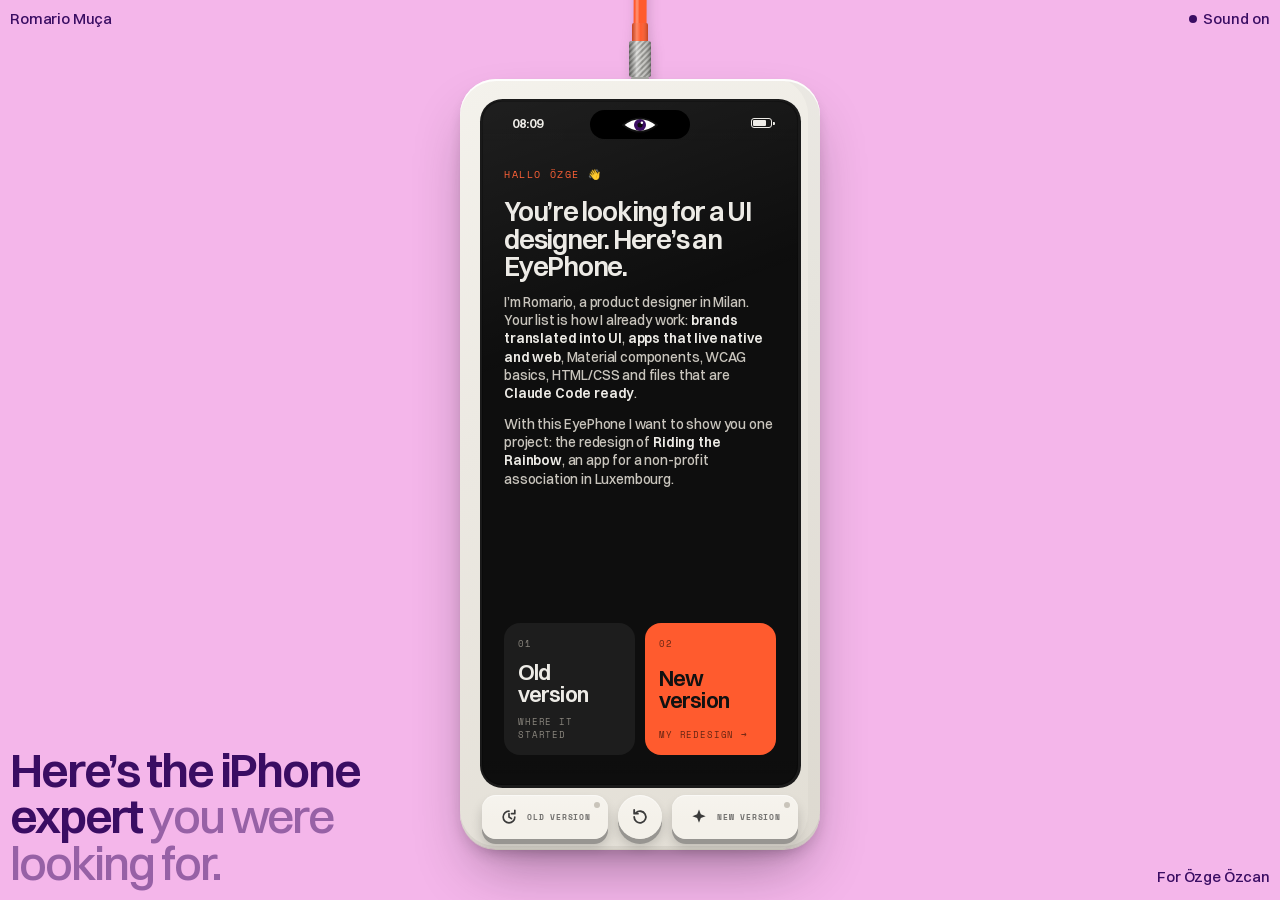
==== eyephone/index.html @ 3066d0b7 "Move EyePhone into its own folder Co-Authored-By: Claude Opus 5.5 <noreply@anthropic.com> Claude-Ses" ====
<!DOCTYPE html>
<html lang="en">
<head>
<meta charset="UTF-8">
<meta name="viewport" content="width=device-width, initial-scale=1">
<title>An iPhone for Özge — Romario Muça</title>
<meta name="theme-color" content="#F4B6EA">
<link rel="preconnect" href="https://fonts.googleapis.com">
<link rel="preconnect" href="https://fonts.gstatic.com" crossorigin>
<link href="https://fonts.googleapis.com/css2?family=Space+Mono:wght@400;700&display=swap" rel="stylesheet">
<style>
  @font-face{font-family:'Switzer';font-weight:400;font-display:swap;src:url('fonts/switzer-latin-400-normal.woff2') format('woff2')}
  @font-face{font-family:'Switzer';font-weight:500;font-display:swap;src:url('fonts/switzer-latin-500-normal.woff2') format('woff2')}
  @font-face{font-family:'Switzer';font-weight:600;font-display:swap;src:url('fonts/switzer-latin-600-normal.woff2') format('woff2')}
  :root{
    --bg:#F4B6EA;--fg:#3A0D63;--acc:#FF5B2E;
    --cream:#ECE9E2;--cream2:#E2DED5;--ink:#0E0E0E;--txt:#EDEBE6;--dim:#77736C;
    --font:'Switzer',"Helvetica Neue",Arial,sans-serif;--mono:'Space Mono',ui-monospace,Menlo,monospace;
  }
  *{box-sizing:border-box;margin:0;padding:0}
  html,body{height:100%;overflow:hidden}
  body{background:var(--bg);color:var(--fg);font-family:var(--font);font-weight:500;letter-spacing:-.01em;-webkit-font-smoothing:antialiased;transition:background .7s ease,color .7s ease}
  a{color:inherit;text-decoration:none}
  button{font:inherit;color:inherit;background:none;border:0;cursor:pointer;-webkit-tap-highlight-color:transparent}

  /* ── PAGE CORNERS ── */
  .corner{position:fixed;z-index:20;font-size:15px;line-height:1.2}
  .tl{top:10px;left:10px}
  .br{right:10px;bottom:14px}.tl .g{opacity:.55;display:block}
  .tr{top:10px;right:10px;display:flex;gap:18px;align-items:center}
  .tr a:hover,.snd:hover{opacity:.6}
  .snd{display:flex;align-items:center;gap:6px}
  .snd::before{content:"";width:8px;height:8px;border-radius:50%;background:currentColor}
  .snd[aria-pressed="false"]::before{background:transparent;box-shadow:inset 0 0 0 1.5px currentColor}

  /* ── INTRO: EYES ── */
  #face{position:fixed;inset:0;z-index:1;transition:opacity .6s ease,transform 1.1s cubic-bezier(.7,0,.2,1)}
  #face svg{width:100%;height:100%;display:block}
  .eye-white{fill:#fff}
  .lid{fill:none;stroke:var(--fg);stroke-width:6;stroke-linecap:round;stroke-linejoin:round;transition:stroke .7s}
  .iris{fill:var(--fg);transition:fill .7s}
  .blinker{transform-box:fill-box;transform-origin:center;animation:blink 5.5s infinite}
  @keyframes blink{0%,46%,50%,100%{transform:scaleY(1)}48%{transform:scaleY(.06)}}
  #band{fill:none;stroke:var(--fg);stroke-width:16;stroke-linecap:round;opacity:.92;transition:stroke .7s}
  .intro-copy{position:fixed;left:10px;right:10px;bottom:14px;z-index:5;display:flex;justify-content:space-between;align-items:flex-end;gap:20px;transition:opacity .4s ease .35s,transform .6s ease .35s}
  body.in .intro-copy{opacity:1}
  #enter,.help{display:none!important}
  .intro-copy h1{font-weight:600;font-size:clamp(28px,3.7vw,62px);line-height:.98;letter-spacing:-.045em;max-width:13ch}
  .intro-copy h1 .soft{opacity:.5;font-weight:500}
  .cta,.toeyes{white-space:nowrap;font-size:17px;line-height:1;height:48px;min-width:230px;display:inline-flex;align-items:center;justify-content:center;gap:10px;border:1.5px solid currentColor;padding:0 22px;border-radius:99px;transition:background .25s,color .25s}
  .cta:hover{background:var(--fg);color:var(--bg)}

  /* ── DEVICE ── */
  #dev{position:fixed;left:0;top:0;width:360px;height:770px;z-index:10;transform-origin:center;transition:transform 1.15s cubic-bezier(.7,0,.2,1);user-select:none;-webkit-user-select:none}
  body:not(.in) #dev{cursor:pointer}
  .shell{position:absolute;inset:0;border-radius:36px;background:linear-gradient(155deg,#F4F2EC 0%,var(--cream) 40%,var(--cream2) 100%);
    box-shadow:inset 0 2px 0 rgba(255,255,255,.9),inset 0 -3px 0 rgba(0,0,0,.06),inset -14px 0 0 -2px rgba(0,0,0,.025),0 1px 0 #cfcac0,0 30px 60px -18px rgba(40,20,40,.45),0 8px 18px -6px rgba(40,20,40,.25)}
  .rail{position:absolute;right:-2px;top:130px;bottom:60px;width:12px;border-radius:0 8px 8px 0;background:linear-gradient(90deg,#b9b9b6,#ececea 35%,#c9c9c6 60%,#a8a8a4);box-shadow:inset 0 0 0 1px rgba(0,0,0,.08)}
  .screw{position:absolute;right:1px;width:8px;height:8px;border-radius:50%;background:radial-gradient(circle at 35% 35%,#f5f5f3,#9d9d99);box-shadow:inset 0 0 0 1px rgba(0,0,0,.18)}
  .lbl{position:absolute;font-family:var(--mono);font-size:8.5px;letter-spacing:.14em;color:#8C877E;text-transform:uppercase;white-space:nowrap}
  .jack{position:absolute;width:14px;height:14px;border-radius:50%;background:radial-gradient(circle,#111 45%,#555 60%,#c9c5bc 70%);top:22px}

  .hang{position:absolute;left:0;top:-1952px;width:360px;height:2000px;z-index:-1;pointer-events:none;overflow:visible;filter:drop-shadow(2px 6px 6px rgba(40,20,40,.18))}
  .iword{white-space:nowrap;cursor:default}
  .ich{position:relative;display:inline-block}
  .ich .il{display:inline-block;transition:opacity .2s,transform .3s}
  .ich svg{position:absolute;left:50%;top:56%;pointer-events:none;width:.74em;height:.5em;transform:translate(-50%,-50%) scale(.2);opacity:0;transition:opacity .2s,transform .35s cubic-bezier(.3,1.6,.5,1);overflow:visible}
  .iword:hover .il,.iword.on .il{opacity:0;transform:scaleY(.2)}
  .iword:hover .ich svg,.iword.on .ich svg{opacity:1;transform:translate(-50%,-50%) scale(1)}
  .ich svg .lidi{fill:#fff;stroke:currentColor;stroke-width:9;stroke-linejoin:round}
  .ich svg .iri{fill:currentColor}
  /* sound switch */
  .sw{position:absolute;left:30px;top:44px;width:40px;height:18px;border-radius:9px;background:#D6D1C7;box-shadow:inset 0 1px 2px rgba(0,0,0,.18);cursor:pointer}
  .sw i{position:absolute;top:2px;left:2px;width:20px;height:14px;border-radius:7px;background:linear-gradient(#fff,#e7e3da);box-shadow:0 1px 2px rgba(0,0,0,.25);transition:left .18s cubic-bezier(.5,1.6,.5,1)}
  .sw.on i{left:18px}
  .sw b{position:absolute;right:-12px;top:5px;width:6px;height:6px;border-radius:50%;background:#bbb;transition:background .2s,box-shadow .2s}
  .sw.on b{background:var(--acc);box-shadow:0 0 6px var(--acc)}

  /* theme dial */
  .dial{position:absolute;right:-26px;top:26px;width:62px;height:62px;border-radius:50%;cursor:pointer;
    background:repeating-conic-gradient(#d9d9d6 0 4deg,#a9a9a5 4deg 8deg);box-shadow:0 4px 10px rgba(0,0,0,.25),inset 0 0 0 1px rgba(0,0,0,.12);transition:transform .45s cubic-bezier(.3,1.5,.5,1)}
  .dial::after{content:"";position:absolute;inset:9px;border-radius:50%;background:radial-gradient(circle at 35% 30%,#fafaf8,#cfcfcb 70%,#b7b7b3);box-shadow:inset 0 0 0 1px rgba(0,0,0,.08)}
  .dial i{position:absolute;left:50%;top:13px;width:3px;height:12px;margin-left:-1.5px;border-radius:2px;background:#555;z-index:2}
  .led{position:absolute;right:46px;top:52px;width:7px;height:7px;border-radius:50%;background:var(--acc);box-shadow:0 0 8px var(--acc);transition:background .4s,box-shadow .4s}

  /* screen */
  .bezel{position:absolute;left:16px;right:16px;top:60px;height:696px;border-radius:24px;background:#151515;box-shadow:inset 0 2px 3px rgba(0,0,0,.6),0 1px 0 rgba(255,255,255,.8)}
  .scr{position:absolute;left:22px;right:22px;top:22px;height:684px;border-radius:15px;background:var(--ink);color:var(--txt);overflow:hidden}
  .scr::after{content:"";position:absolute;inset:0;border-radius:15px;pointer-events:none;z-index:6;background:linear-gradient(160deg,rgba(255,255,255,.07),rgba(255,255,255,0) 35%);box-shadow:inset 0 0 0 1px rgba(255,255,255,.04)}
  .status{position:absolute;top:0;left:0;right:0;height:24px;display:flex;align-items:center;justify-content:space-between;padding:0 12px;font-family:var(--mono);font-size:9.5px;letter-spacing:.1em;color:#9A968E;z-index:4;background:linear-gradient(var(--ink) 70%,rgba(14,14,14,0))}
  .status .acc{color:var(--acc)}
  .status.sb{height:40px;padding:4px 26px 0 30px;font-family:Poppins,var(--font);font-size:13px;font-weight:600;letter-spacing:0;color:var(--txt)}
  .bat{width:21px;height:10px;border-radius:3px;border:1.3px solid currentColor;padding:1px;display:inline-block;position:relative}
  .bat i{display:block;width:75%;height:100%;background:currentColor;border-radius:1px}
  .bat::after{content:'';position:absolute;right:-3.5px;top:2.5px;width:1.5px;height:3.5px;background:currentColor;border-radius:0 1px 1px 0}
  #view{position:absolute;inset:40px 0 0 0;overflow:hidden}
  .scroll{position:absolute;inset:0;overflow-y:auto;scrollbar-width:none;scroll-behavior:smooth;padding-bottom:26px}
  .scroll::-webkit-scrollbar{display:none}
  .hintbar{position:absolute;left:0;right:0;bottom:0;height:24px;display:flex;justify-content:space-between;align-items:center;padding:0 12px;font-family:var(--mono);font-size:9px;letter-spacing:.1em;color:#6E6A63;background:linear-gradient(rgba(14,14,14,0),var(--ink) 55%);z-index:4;pointer-events:none}
  .toast{position:absolute;left:50%;top:50%;transform:translate(-50%,-50%) scale(.9);z-index:7;background:var(--acc);color:#111;font-family:var(--mono);font-size:12px;font-weight:700;letter-spacing:.12em;padding:10px 14px;border-radius:10px;opacity:0;transition:opacity .2s,transform .25s cubic-bezier(.3,1.6,.5,1);pointer-events:none;white-space:nowrap}
  .toast.on{opacity:1;transform:translate(-50%,-50%) scale(1)}

  /* screen content */
  .vt{padding:8px 14px 8px;font-family:var(--mono);font-size:10px;letter-spacing:.14em;color:var(--acc)}
  .list{list-style:none;padding:0 6px}
  .list li{display:flex;align-items:center;gap:10px;padding:0 8px;height:40px;font-size:16px;letter-spacing:-.02em;cursor:pointer;border-radius:9px}
  .list li .n{font-family:var(--mono);font-size:10px;color:#6E6A63;width:16px}
  .list li .sw2{width:22px;height:22px;border-radius:6px;flex:none;display:flex;align-items:center;justify-content:center;overflow:hidden}
  .list li small{margin-left:auto;font-family:var(--mono);font-size:9px;color:#6E6A63;letter-spacing:.1em}
  .list li.sel{background:var(--acc);color:#111}
  .list li.sel .n,.list li.sel small{color:rgba(0,0,0,.55)}

  .lock{height:100%;display:flex;flex-direction:column;justify-content:center;padding:0 18px 18px}
  .lock .time{font-family:var(--mono);font-size:64px;font-weight:700;letter-spacing:-.04em;line-height:1;color:var(--txt)}
  .lock .date{font-family:var(--mono);font-size:10px;letter-spacing:.12em;color:#7D7970;margin-top:6px;text-transform:uppercase}
  .lock .hi{margin-top:30px;font-size:24px;font-weight:600;letter-spacing:-.035em}
  .notif{margin-top:12px;display:inline-flex;align-items:center;gap:8px;align-self:flex-start;background:#1D1D1D;border-radius:10px;padding:8px 11px;font-size:13px;animation:pop 1.8s ease-in-out infinite}
  .notif i{width:7px;height:7px;border-radius:50%;background:var(--acc)}
  @keyframes pop{0%,100%{transform:translateY(0)}50%{transform:translateY(-3px)}}

  .msg{padding:8px 14px 20px}
  .from{font-family:var(--mono);font-size:9.5px;letter-spacing:.12em;color:#7D7970;margin-bottom:8px}
  .bubble{background:#1D1D1D;border-radius:14px 14px 14px 4px;padding:11px 13px;font-size:14.5px;line-height:1.3;margin-bottom:7px}
  .bubble.p{background:var(--acc);color:#111}
  .hint{font-family:var(--mono);font-size:9.5px;letter-spacing:.08em;color:#7D7970;margin-top:10px;line-height:1.5}

  .proj{padding:4px 10px 0;position:relative}
  .proj img.hero{width:100%;aspect-ratio:3/4;object-fit:cover;display:block;background:#222;border-radius:10px}
  .dots{position:absolute;top:12px;left:0;right:0;display:flex;justify-content:center;gap:4px;z-index:2}
  .dots i{width:14px;height:2px;border-radius:2px;background:rgba(255,255,255,.45)}
  .dots i.on{background:#fff}
  .tilehero{border-radius:10px;aspect-ratio:3/4;display:flex;flex-direction:column;justify-content:flex-end;padding:14px}
  .tilehero b{font-size:32px;font-weight:600;letter-spacing:-.045em;line-height:.95}
  .tilehero span{font-family:var(--mono);font-size:9.5px;letter-spacing:.06em;opacity:.75;margin-top:8px;line-height:1.4}
  .ptxt{padding:14px 14px 14px}
  .pn{font-family:var(--mono);font-size:9.5px;letter-spacing:.14em;color:var(--acc)}
  .ptxt h3{font-weight:600;font-size:24px;letter-spacing:-.04em;line-height:1}
  .ptxt .tag{font-size:14.5px;margin-top:4px;line-height:1.2;color:#CFCBC3}
  .ptxt .meta{font-family:var(--mono);font-size:9.5px;letter-spacing:.08em;color:var(--acc);margin-top:8px;text-transform:uppercase}
  .ptx{font-size:13.5px;line-height:1.32;margin-top:10px;color:#BDB9B1}
  .gal{display:flex;flex-direction:column;gap:8px;padding:4px 10px 6px}
  .gimg.app{border-radius:16px;box-shadow:0 0 0 1px #2a2a2a;cursor:default}
  .chap{padding:20px 4px 4px;border-top:1px solid #262626;margin-top:8px}
  .chap span{font-family:var(--mono);font-size:9px;letter-spacing:.14em;color:var(--acc)}
  .chap h4{font-size:22px;font-weight:600;letter-spacing:-.045em;line-height:1;margin-top:6px}
  .chap small{display:block;font-family:var(--mono);font-size:9.5px;letter-spacing:.06em;color:#8A867E;margin-top:5px;text-transform:uppercase;line-height:1.4}
  .chap p{font-size:13.5px;line-height:1.32;color:#BDB9B1;margin-top:8px}
  .gimg{width:100%;height:auto;display:block;background:#222;cursor:zoom-in;border-radius:10px}
  video.gimg{cursor:default}
  .pend{padding:8px 14px 18px;display:flex;flex-direction:column;align-items:flex-start;gap:8px}
  .pend .g{font-family:var(--mono);font-size:9px;letter-spacing:.1em;color:#6E6A63}
  .open{display:inline-block;font-family:var(--mono);font-size:10px;font-weight:700;letter-spacing:.1em;background:var(--txt);color:#111;padding:8px 12px;border-radius:99px;text-transform:uppercase}
  .open.acc{background:var(--acc)}

  .home{height:100%;display:flex;flex-direction:column;justify-content:space-between;padding:10px 0 30px}
  .hi{padding:8px 14px 0;display:flex;flex-direction:column;gap:4px}
  .hi span{font-family:var(--mono);font-size:10px;letter-spacing:.14em;color:var(--acc)}
  .hi b{font-size:30px;font-weight:600;letter-spacing:-.045em;line-height:1;margin-top:6px}
  .hi em{font-style:normal;font-family:var(--mono);font-size:9.5px;letter-spacing:.1em;color:#7D7970;text-transform:uppercase}
  .list.big li{height:52px;font-size:22px;font-weight:600;letter-spacing:-.04em}
  .wcards{display:flex;flex-direction:column;gap:14px;padding:0 10px 10px}
  .wc{cursor:pointer;border-radius:12px;padding:6px;transition:background .15s}
  .wc.sel{background:#1D1D1D;box-shadow:inset 0 0 0 1.5px var(--acc)}
  .wimg{position:relative;aspect-ratio:16/10;border-radius:8px;overflow:hidden;display:flex;align-items:center;justify-content:center}
  .wimg img{position:absolute;inset:0;width:100%;height:100%;object-fit:cover}
  .wimg i{position:absolute;top:8px;left:8px;font-style:normal;font-family:var(--mono);font-size:9px;font-weight:700;letter-spacing:.1em;background:rgba(14,14,14,.75);color:#fff;padding:3px 6px;border-radius:5px}
  .wtx{padding:9px 4px 2px;display:flex;flex-direction:column;gap:2px}
  .wtx b{font-size:20px;font-weight:600;letter-spacing:-.04em;line-height:1.05}
  .wtx span{font-size:13px;color:#BDB9B1}
  .wtx small{font-family:var(--mono);font-size:8.5px;letter-spacing:.1em;color:var(--acc);text-transform:uppercase;margin-top:3px}
  .calling{display:flex;flex-direction:column;align-items:center;text-align:center;padding:30px 14px 18px}
  .calling .ring{width:86px;height:86px;border-radius:50%;background:var(--acc);position:relative;padding:4px}
  .calling .ring img{width:100%;height:100%;border-radius:50%;object-fit:cover;object-position:62% 40%;display:block;position:relative;z-index:1}
  .calling h3{margin-top:22px;font-size:22px;font-weight:600;letter-spacing:-.035em}
  .calling .sub{font-family:var(--mono);font-size:9.5px;letter-spacing:.1em;color:#7D7970;margin-top:5px}
  .contact{padding:0 14px 20px;display:flex;flex-direction:column}
  .contact img{width:64px;height:64px;border-radius:50%;object-fit:cover;object-position:62% 40%;background:#222}
  .contact>b{font-size:24px;font-weight:600;letter-spacing:-.04em;margin-top:12px}
  .contact>em{font-style:normal;font-family:var(--mono);font-size:9.5px;letter-spacing:.1em;color:#7D7970;text-transform:uppercase;margin:2px 0 14px}
  .contact a{display:grid;grid-template-columns:1fr auto;gap:2px 10px;padding:11px 0;border-top:1px solid #262626;font-size:15px;letter-spacing:-.02em}
  .contact a small{grid-column:1/-1;font-family:var(--mono);font-size:8.5px;letter-spacing:.14em;color:var(--acc)}
  .contact a i{font-style:normal;color:#7D7970;grid-row:2;grid-column:2}
  .contact a:hover i{color:var(--acc)}
  .cs{padding:16px 14px 6px;border-top:1px solid #262626}
  .lb{display:block;font-family:var(--mono);font-size:9px;letter-spacing:.16em;color:var(--acc);margin-bottom:8px}
  .cs p.big{font-size:17px;line-height:1.25;letter-spacing:-.02em}
  .dec{margin:4px 0 16px}
  .dh{display:flex;align-items:baseline;gap:8px}
  .dh i{font-style:normal;font-family:var(--mono);font-size:10px;color:#6E6A63}
  .dh b{font-size:17px;font-weight:600;letter-spacing:-.03em}
  .dec p{font-size:13px;line-height:1.3;color:#BDB9B1;margin:3px 0 8px 22px}
  .slot{aspect-ratio:4/3;border:1.5px dashed #3A3A3A;border-radius:10px;display:flex;flex-direction:column;align-items:center;justify-content:center;gap:3px;font-size:12px;color:#8A867E}
  .slot span{font-family:var(--mono);font-size:8.5px;letter-spacing:.16em;color:#5A5650}
  .slot.tall,.gimg.tall{aspect-ratio:9/16;object-fit:cover}
  .ba{display:grid;grid-template-columns:1fr 1fr;gap:8px}
  .ba small,.also small{display:block;font-family:var(--mono);font-size:8.5px;letter-spacing:.14em;color:#8A867E;margin-bottom:5px}
  .also{display:grid;grid-template-columns:1fr 1fr;gap:8px}
  .also img{width:100%;aspect-ratio:3/4;object-fit:cover;border-radius:8px;display:block;margin-bottom:5px}
  .pin{height:100%;display:flex;flex-direction:column;justify-content:space-between;padding:14px 22px 26px}
  .ptop{text-align:center}
  .ptime{font-family:var(--mono);font-size:44px;font-weight:700;letter-spacing:-.04em;line-height:1}
  .pmsg{font-family:var(--mono);font-size:11px;letter-spacing:.2em;color:#BDB9B1;margin-top:26px}
  .pdots{display:flex;justify-content:center;gap:14px;margin-top:18px}
  .pdots i{width:11px;height:11px;border-radius:50%;box-shadow:inset 0 0 0 1.5px #BDB9B1;transition:background .12s}
  .pdots i.on{background:var(--txt);box-shadow:none}
  .pdots.err{animation:shake .38s}
  .pdots.ok i{background:#2FB86B;box-shadow:none}
  @keyframes shake{20%,60%{transform:translateX(-8px)}40%,80%{transform:translateX(8px)}}
  .pgrid{display:grid;grid-template-columns:repeat(3,1fr);gap:10px 18px;justify-items:center}
  .pk{width:58px;height:58px;border-radius:50%;background:#232323;font-size:22px;font-weight:500;color:var(--txt);transition:background .1s,transform .08s}
  .pk:active{background:#3a3a3a;transform:scale(.95)}
  .pk.pkc{background:none;font-family:var(--mono);font-size:8.5px;letter-spacing:.08em;line-height:1.3;color:#2FB86B}
  .pk.pkt{background:none;font-size:20px;color:#8A867E}
  .phint{font-family:var(--mono);font-size:8.5px;letter-spacing:.06em;color:#6E6A63;text-align:center}
  .intro{padding:26px 22px 30px!important;display:flex;flex-direction:column;gap:12px}
  .ihi{font-family:var(--mono);font-size:10px;letter-spacing:.16em;color:var(--acc)}
  .intro h2{font-size:27px;font-weight:600;letter-spacing:-.045em;line-height:1.02;margin-top:4px}
  .intro p{font-size:13.5px;line-height:1.36;color:#C9C5BD}
  .intro p b{color:var(--txt);font-weight:600}
  .ibox{margin-top:auto;display:grid;grid-template-columns:1fr 1fr;gap:10px;padding-top:10px}
  .ib{height:132px;border-radius:16px;background:#1D1D1D;display:flex;flex-direction:column;align-items:flex-start;justify-content:space-between;padding:14px;text-align:left;color:var(--txt);transition:transform .1s,background .2s}
  .ib:active{transform:scale(.97)}
  .ib:hover{background:#262626}
  .ib span{font-family:var(--mono);font-size:9px;letter-spacing:.14em;color:#8A867E}
  .ib b{font-size:22px;font-weight:600;letter-spacing:-.04em;line-height:1}
  .ib small{font-family:var(--mono);font-size:8.5px;letter-spacing:.1em;color:#8A867E;text-transform:uppercase}
  .ib.new{background:var(--acc);color:#111}
  .ib.new span,.ib.new small{color:rgba(0,0,0,.6)}
  .why{padding:0 14px 20px}
  .req{border-top:1px solid #262626;padding:10px 0 12px}
  .req .q{font-family:var(--mono);font-size:9.5px;letter-spacing:.1em;color:var(--acc);display:flex;justify-content:space-between;text-transform:uppercase}
  .req p{font-size:14px;line-height:1.3;margin-top:5px}
  .about{padding:6px 14px 22px}
  .about img{width:84px;height:84px;border-radius:50%;object-fit:cover;object-position:62% 40%;display:block;background:#222}
  .about h3{font-size:24px;font-weight:600;letter-spacing:-.04em;margin-top:12px}
  .about .role{font-family:var(--mono);font-size:9.5px;letter-spacing:.12em;color:var(--acc);text-transform:uppercase;margin-top:2px}
  .about p{font-size:14px;line-height:1.32;margin-top:10px;color:#CFCBC3}
  .call{height:100%;display:flex;flex-direction:column;align-items:center;justify-content:space-between;text-align:center;padding:26px 16px 30px}
  .call .ring{width:92px;height:92px;border-radius:50%;background:var(--acc);display:block;padding:4px;flex:none}
  .call .ring{position:relative}
  .call .ring::before,.call .ring::after{content:"";position:absolute;inset:0;border-radius:50%;border:2px solid var(--acc);animation:wave 1.8s ease-out infinite}
  .call .ring::after{animation-delay:.9s}
  @keyframes wave{to{transform:scale(1.7);opacity:0}}
  .call .ring img{width:100%;height:100%;border-radius:50%;object-fit:cover;object-position:62% 40%;display:block;position:relative;z-index:1}
  .call h3{margin-top:-8px;font-size:24px;font-weight:600;letter-spacing:-.04em}
  .call .sub{font-family:var(--mono);font-size:10px;letter-spacing:.14em;color:#8A867E;margin-top:-18px}
  .cgrid{display:grid;grid-template-columns:repeat(3,1fr);gap:8px;width:100%}
  .cb{display:flex;flex-direction:column;align-items:center;gap:6px;font-family:var(--mono);font-size:8.5px;letter-spacing:.08em;color:#BDB9B1;text-transform:uppercase}
  .cb span{width:50px;height:50px;border-radius:50%;background:#262626;display:flex;align-items:center;justify-content:center;color:#EDEBE6;transition:background .15s,color .15s}
  .cb span svg{width:22px;height:22px}
  .cb:hover span{background:var(--txt);color:#111}
  .endc{width:60px;height:60px;border-radius:50%;background:#E5484D;display:flex;align-items:center;justify-content:center;box-shadow:0 4px 14px rgba(229,72,77,.35);transition:transform .1s}
  .endc:hover{transform:scale(1.05)}
  .endc svg{width:28px;height:28px}
  .cnum{font-family:var(--mono);font-size:8.5px;letter-spacing:.06em;color:#6E6A63;margin-top:-10px}

  /* ── CONTROLS ── */
  .ctl{position:absolute;left:22px;right:22px;top:590px;display:grid;grid-template-columns:repeat(4,1fr);gap:10px}
  .key.fn{--kc:#F4F1EA;--kt:#3A3A3A;flex-direction:column;justify-content:center;gap:4px;padding:0;height:58px}
  .key.fn svg{width:20px;height:20px;fill:var(--kt);color:var(--kt)}
  .key.fn small{font-family:var(--mono);font-size:8px;font-weight:700;letter-spacing:.16em;color:var(--kt);opacity:.7}
  .key.fn.ok{transition:transform .07s,box-shadow .07s,background .5s}
  .ledk{position:absolute;top:7px;right:8px;width:6px;height:6px;border-radius:50%;background:#C9C4BA;transition:background .2s,box-shadow .2s}
  #sw.on .ledk{background:var(--acc);box-shadow:0 0 6px var(--acc)}
  #sw:not(.on) .wv{opacity:.2}
  .keys{position:absolute;left:22px;right:22px;top:716px;display:grid;grid-template-columns:1fr 44px 1fr;align-items:center;gap:12px 10px}
  .key{position:relative;height:58px;border-radius:14px;display:flex;align-items:center;gap:8px;padding:0 10px;text-align:left;
    background:linear-gradient(180deg,color-mix(in srgb,var(--kc) 82%,#fff),var(--kc) 55%);
    box-shadow:0 5px 0 color-mix(in srgb,var(--kc) 62%,#000),0 8px 12px rgba(0,0,0,.18),inset 0 1px 1px rgba(255,255,255,.55);color:var(--kt);transition:transform .07s,box-shadow .07s}
  .key .mk{width:22px;height:22px;flex:none;display:flex;align-items:center;justify-content:center}
  .key .tx{display:flex;flex-direction:column;line-height:1.05;min-width:0}
  .key .tx b{font-size:13px;font-weight:600;letter-spacing:-.02em;white-space:nowrap;overflow:hidden;text-overflow:ellipsis}
  .key .tx small{font-family:var(--mono);font-size:7.5px;letter-spacing:.14em;opacity:.65}
  .key.pressed{transform:translateY(4px)!important;box-shadow:0 1px 0 color-mix(in srgb,var(--kc) 62%,#000),0 2px 4px rgba(0,0,0,.18)!important}

  .pills{position:absolute;left:22px;right:22px;top:734px;display:grid;grid-template-columns:1fr 1fr 1fr;gap:10px}
  .pill{height:28px;border-radius:99px;font-family:var(--mono);font-size:9.5px;font-weight:700;letter-spacing:.12em;text-transform:uppercase;background:linear-gradient(#fff,#E7E3DA);color:#3A3A3A;box-shadow:0 3px 0 #BFB9AD,0 5px 8px rgba(0,0,0,.14),inset 0 1px 1px #fff;transition:transform .07s,box-shadow .07s}
  .pill.blue{}

  .eyeport{position:absolute;left:50%;top:31px;width:100px;height:29px;margin-left:-50px;border-radius:15px;background:#000;display:flex;align-items:center;justify-content:center;cursor:pointer;z-index:8}
  .eyeport svg{width:38px;height:24px;overflow:visible;transition:opacity .15s,transform .25s}
  .eyeport{transition:width .35s cubic-bezier(.3,1.3,.5,1),margin-left .35s cubic-bezier(.3,1.3,.5,1)}
  .eyeport.talk{width:140px;margin-left:-70px}
  .eyeport.talk svg{opacity:0;transform:scale(.4)}
  .eptxt{position:absolute;inset:0;display:flex;align-items:center;justify-content:center;font-family:var(--mono);font-size:10px;font-weight:700;letter-spacing:.14em;color:#fff;opacity:0;transition:opacity .15s;white-space:nowrap;pointer-events:none}
  .eyeport.talk .eptxt{opacity:1;transition-delay:.15s}
  #epLid{transform-box:fill-box;transform-origin:center;transition:transform .09s ease-in}
  .eyeport.shut #epLid{transform:scaleY(.06)}
  #epIris{transition:transform .12s ease-out}
  .ctl,.pills{display:none!important}
  .key.fn.rst{width:44px;height:44px;border-radius:50%;padding:0}
  .key.fn.ver{height:44px;flex-direction:row;gap:8px}
  .key.fn.ver .ledk{top:7px;margin-top:0;right:8px}
  .key.fn.ver small{letter-spacing:.1em}
  .ver.on .ledk{background:var(--acc);box-shadow:0 0 6px var(--acc)}
  #appf{position:absolute;left:0;top:0;width:390px;height:844px;border:0;transform:scale(.8103);transform-origin:0 0;background:#F6F6F4;z-index:5;display:none}
  #appf.old{width:370px;height:801px;transform:scale(.854)}
  .scr.app #appf{display:block}
  .bezel{left:19.5px!important;right:19.5px!important;top:19.5px!important;height:689px!important;border-radius:22.5px!important;background:#1a1a1a!important;box-shadow:none!important}
  .scr{border-radius:20px!important}
  .scr::after{border-radius:20px!important;box-shadow:inset 0 0 0 1px rgba(0,0,0,.25)!important}
  .scr.app .status,.scr.app .hintbar{visibility:hidden}
  /* zoom */
  #zoom{position:fixed;inset:0;z-index:50;background:rgba(11,11,11,.92);display:none;align-items:center;justify-content:center;padding:4vw;cursor:zoom-out}
  #zoom.on{display:flex}
  #zoom img{max-width:100%;max-height:100%;object-fit:contain;display:block;border-radius:8px}
  #zoom span{position:absolute;top:12px;right:14px;color:#fff;font-size:15px}

  .help{align-items:center;position:fixed;bottom:14px;left:10px;right:10px;z-index:20;display:flex;justify-content:space-between;gap:16px;font-size:15px;opacity:0;transform:translateY(12px);transition:opacity .18s ease,transform .3s ease;pointer-events:none}
  body.in .help{opacity:1;transform:none;pointer-events:auto;transition:opacity .4s ease .5s,transform .6s ease .5s}
  .help .g{opacity:.55}
  .help a:hover{opacity:.6}
    .help .toeyes:hover{opacity:1;background:var(--fg);color:var(--bg)}
  .mini{width:30px;height:18px;overflow:hidden}
  .mini path{clip-path:none}
  @media (max-width:700px){.intro-copy{flex-direction:column;align-items:flex-start}.help .g{display:none}}
  #peek{display:none;position:fixed;left:50%;bottom:calc(14px + env(safe-area-inset-bottom));transform:translateX(-50%);z-index:20;width:52px;height:32px;color:var(--fg)}
  #peek svg{width:100%;height:100%;display:block}
  #peek .pk{transform-box:fill-box;transform-origin:center}
  #peek.blink .pk{animation:pblink .22s ease}
  @keyframes pblink{0%,100%{transform:scaleY(1)}45%{transform:scaleY(.08)}}
  body.mob #peek{display:block}
  body.mob .help,body.mob .intro-copy,body.mob .br{display:none}
  @media (prefers-reduced-motion:reduce){*{animation:none!important;transition:none!important}}
</style>
</head>
<body>

<div class="corner tl">Romario Muça</div>
<div class="corner br">For Özge Özcan</div>
<div class="corner tr"><button id="snd" class="snd" aria-pressed="true">Sound on</button></div>



<!-- ═════════ DEVICE ═════════ -->
<div id="dev" aria-label="Romario R-1 device">
  <div class="shell"></div>
  <svg class="hang" viewBox="0 0 360 2000" aria-hidden="true">
    <defs>
      <pattern id="knurl" width="4" height="4" patternUnits="userSpaceOnUse" patternTransform="rotate(45)"><rect width="4" height="4" fill="#C9C9C5"/><rect width="2" height="4" fill="#8E8E8A"/></pattern>
      <linearGradient id="sleeve" x1="0" x2="1"><stop offset="0" stop-color="#000" stop-opacity=".35"/><stop offset=".35" stop-color="#fff" stop-opacity=".45"/><stop offset=".6" stop-color="#fff" stop-opacity="0"/><stop offset="1" stop-color="#000" stop-opacity=".35"/></linearGradient>
      <linearGradient id="cab" x1="0" x2="1"><stop offset="0" stop-color="#000" stop-opacity=".22"/><stop offset=".3" stop-color="#fff" stop-opacity=".28"/><stop offset=".55" stop-color="#fff" stop-opacity="0"/><stop offset="1" stop-color="#000" stop-opacity=".25"/></linearGradient>
    </defs>
    <path d="M180 1912 C180 1760 176 1500 186 0" fill="none" style="stroke:var(--acc);transition:stroke .5s" stroke-width="13" stroke-linecap="round"/>
    <path d="M177 1912 C177 1760 173 1500 183 0" fill="none" stroke="#fff" stroke-opacity=".28" stroke-width="3" stroke-linecap="round"/>
    <rect x="172" y="1896" width="16" height="22" rx="2" style="fill:var(--acc);transition:fill .5s"/>
    <rect x="172" y="1896" width="16" height="22" rx="2" fill="url(#cab)"/>
    <rect x="169" y="1914" width="22" height="36" rx="2.5" fill="url(#knurl)"/>
    <rect x="169" y="1914" width="22" height="36" rx="2.5" fill="url(#sleeve)"/>
    <rect x="171" y="1950" width="18" height="6" rx="1" fill="#A9A9A5"/>
    <rect x="174" y="1955" width="12" height="9" rx="2" fill="#2A2A2A"/>
  </svg>



  <div class="eyeport" id="eyeport" title="Blink"><span class="eptxt" id="eptxt"></span><svg viewBox="-60 -38 120 76"><defs><clipPath id="epClip"><path id="epShapeC" d="M-54 0 Q0 -42 54 0 Q0 42 -54 0Z"/></clipPath></defs>
    <g id="epLid"><path id="epShape" d="M-54 0 Q0 -42 54 0 Q0 42 -54 0Z" fill="#fff"/><g clip-path="url(#epClip)"><g id="epIris"></g></g><path id="epLine" d="M-54 0 Q0 -42 54 0 Q0 42 -54 0Z" fill="none" stroke="#111" stroke-width="6" stroke-linejoin="round"/><g id="epOver"></g></g></svg></div>
  <div class="bezel"></div>
  <div class="scr">
    <div class="status sb"><span id="clk">9:41</span><span class="bat"><i></i></span></div>
    <div id="view"></div>
    <div class="hintbar"><span id="hL"></span><span id="hR"></span></div>
    <div class="toast" id="toast"></div>
    <iframe id="appf" title="Riding the Rainbow app" scrolling="no"></iframe>
  </div>

  <div class="ctl">
    <button class="key fn ok" data-k="ok" style="--kc:var(--acc);--kt:#fff" aria-label="OK"><svg viewBox="0 0 24 24"><path d="M7 4.5v15l12-7.5z"/></svg><small>OK</small></button>
    <button class="key fn" data-k="back" aria-label="Back"><svg viewBox="0 0 24 24"><path d="M10 6 4 12l6 6v-4h6a4 4 0 0 0 0-8h-1v2h1a2 2 0 0 1 0 4h-6V6z"/></svg><small>BACK</small></button>
    <button class="key fn" data-k="menu" aria-label="Menu"><svg viewBox="0 0 24 24"><rect x="5" y="6" width="14" height="2.4" rx="1.2"/><rect x="5" y="10.8" width="14" height="2.4" rx="1.2"/><rect x="5" y="15.6" width="14" height="2.4" rx="1.2"/></svg><small>MENU</small></button>
    <button class="key fn" id="sw" aria-label="Sound"><i class="ledk"></i><svg viewBox="0 0 24 24"><path d="M4 9h4l5-4v14l-5-4H4z"/><path class="wv" d="M16 8.5a5 5 0 0 1 0 7M18.5 6a8.5 8.5 0 0 1 0 12" fill="none" stroke="currentColor" stroke-width="1.8" stroke-linecap="round"/></svg><small>SOUND</small></button>
  </div>

  <div class="keys" id="keys"></div>

  <div class="pills">
    <button class="pill" data-k="4">4 · Why me</button>
    <button class="pill" data-k="5">5 · About</button>
    <button class="pill blue" data-k="call">6 · Call</button>
  </div>

</div>

<div class="intro-copy">
  <h1>Here’s the <span class="iword" id="iword"><span class="ich"><span class="il">i</span><svg viewBox="-60 -40 120 80"><path class="lidi" d="M-55 0 Q0 -42 55 0 Q0 42 -55 0Z"/><circle class="iri" r="18"/><circle r="6" cx="6" cy="-6" fill="#fff"/></svg></span>Phone</span> expert <span class="soft">you were looking for.</span></h1>
  <button class="cta" id="enter">See for yourself →</button>
</div>


<div id="zoom"><img alt=""><span>Close ✕</span></div>

<div class="help">
  <span class="g">↑ ↓ move · Enter open · Esc back · 1–3 projects · M mute</span>
  <span><a href="#" id="toIntro" class="toeyes"><svg class="mini" viewBox="-60 -36 120 72" aria-hidden="true"><defs><clipPath id="miniClip"><path d="M-54 0 Q0 -40 54 0 Q0 40 -54 0Z"/></clipPath></defs><path d="M-54 0 Q0 -40 54 0 Q0 40 -54 0Z" fill="#fff"/><g clip-path="url(#miniClip)"><g id="miniIris"><circle r="17" fill="currentColor"/><circle r="7" fill="#0B0B0B"/><circle cx="5" cy="-6" r="3.5" fill="#fff"/></g></g><path d="M-54 0 Q0 -40 54 0 Q0 40 -54 0Z" fill="none" stroke="currentColor" stroke-width="8" stroke-linejoin="round"/></svg>Zoom out</a></span>
</div>

<script>
const PORT='https://claude.ai/artifact/RStALQDozSfPUuSLE5Yqvp';
/* CASE STUDY STRUCTURE — fill each img:'' with a file name from img/ (e.g. 'g-jk-home') */
const WORKS=[
  {id:'junker',name:'Junker',tag:'Recycling without the guesswork.',meta:'UX Research · IA · UI — Academic',imgs:['jk-p-cover'],
   problem:'People open Junker to know how, when and where to throw something away, and the app buried those answers across five tabs.',
   decisions:[
     {t:'Cut what nobody used',why:'Heuristic evaluation and card sorting showed four sections that only added noise.',img:''},
     {t:'Core tasks on the home',why:'When, news, where and identify, all one tap away instead of hidden in tabs.',img:''},
     {t:'Contrast that passes',why:'Brand green pushed from 1.78:1 to 4.61:1, WCAG AA.',img:''}],
   before:'',after:'',
   result:'The final tree beat the others on both steps and success rate.'},
  {id:'devnut',name:'Devnut · Flusso',tag:'Shifts and services, calmly.',meta:'UX/UI Designer — Devnut, 2026',imgs:['dv-p-flusso'],
   problem:'[One sentence: what was hard for the team before Flusso?]',
   decisions:[
     {t:'Today comes first',why:'The home opens on today’s services, with team, vehicle and agency at a glance.',img:''},
     {t:'Check in by QR',why:'Scan the code on board to clock in with the assigned vehicle.',img:''},
     {t:'A quiet, editorial tone',why:'Serif headlines and warm neutrals for a sector where calm matters.',img:''}],
   before:'',after:'',
   result:'[One line: the result, even a small one]',
   also:[{n:'Caffè?',img:'dv-p-caffe'},{n:'Carwash',img:'dv-p-carwash'}]},
  {id:'rtr',name:'Riding the Rainbow',tag:'[One-line tagline]',meta:'Product & Brand — 2026',imgs:null,
   problem:'[One sentence: the problem]',
   decisions:[{t:'[Decision 1]',why:'[Why]',img:''},{t:'[Decision 2]',why:'[Why]',img:''},{t:'[Decision 3]',why:'[Why]',img:''}],
   before:'',after:'',
   result:'[One line: the result]'}
];
const WHY=[
  ['Native ↔ web app UI','Key 2: apps I ship at Devnut.'],
  ['Brands → UI','Three client brands, three interfaces.'],
  ['Material / Vuetify','Component-first, every state designed.'],
  ['WCAG','Junker: contrast 1.78 → 4.61:1.'],
  ['HTML / CSS','You’re holding it.'],
  ['Claude Code ready','Built with Claude.']
];
const MENU=[['Works','1–3'],['Why me','4'],['About','5'],['Call Romario','6']];

/* project branding for the keycaps */
const BRAND={
  junker:{kc:'#2E8B6E',kt:'#fff',mk:`<svg viewBox="0 0 22 22"><rect x="2" y="2" width="18" height="18" rx="9" fill="#fff"/><path d="M5 8 17 5M4.5 12.5 17.5 9.5M6 17 17 14" stroke="#111" stroke-width="2.2" stroke-linecap="round"/></svg>`},
  devnut:{kc:'#2A2522',kt:'#F3F1EC',mk:`<svg viewBox="0 0 22 22" fill="none" stroke="#F3F1EC" stroke-width="2" stroke-linecap="round" stroke-linejoin="round"><path d="M8 6 3 11l5 5M14 6l5 5-5 5"/></svg>`},
  rtr:{kc:'#F7F4EE',kt:'#1A1A1A',mk:`<svg viewBox="0 0 22 22" fill="none" stroke-width="2.4" stroke-linecap="round">${['#FF4D4D','#FF9F1C','#FFD23F','#2FB86B','#5B8DEF','#9B5DE5'].map((c,i)=>`<path d="M${2+i*1.6} 18a${9-i*1.6} ${9-i*1.6} 0 0 1 ${18-i*3.2} 0" stroke="${c}"/>`).join('')}</svg>`}
};
const THEMES=[
  {name:'BUBBLEGUM',bg:'#F4B6EA',fg:'#3A0D63',acc:'#FF5B2E'},
  {name:'LILAC',bg:'#D9D3FF',fg:'#24124F',acc:'#7B5CF5'},
  {name:'TANGERINE',bg:'#FF6A2B',fg:'#1F0A00',acc:'#FFD23F'},
  {name:'MINT',bg:'#BFE8D2',fg:'#0E3B2B',acc:'#2FB86B'},
  {name:'PAPER',bg:'#ECE9E2',fg:'#111111',acc:'#FF5B2E'},
  {name:'NIGHT',bg:'#0B0B0B',fg:'#F3F1EC',acc:'#5B8DEF'}
];

const $=id=>document.getElementById(id), view=$('view');

/* ═════════ SOUND + HAPTICS ═════════ */
let soundOn=true, actx=null;
try{soundOn=localStorage.getItem('rmSound')!=='off'}catch(e){}
function ctx(){actx=actx||new (window.AudioContext||window.webkitAudioContext)();if(actx.state==='suspended')actx.resume();return actx}
function tone({f=880,f2=null,type='sine',dur=.08,vol=.05,when=0,attack=.004}){
  if(!soundOn)return;
  try{const a=ctx(),t=a.currentTime+when,o=a.createOscillator(),g=a.createGain();
    o.type=type;o.frequency.setValueAtTime(f,t);if(f2)o.frequency.exponentialRampToValueAtTime(f2,t+dur);
    g.gain.setValueAtTime(0,t);g.gain.linearRampToValueAtTime(vol,t+attack);g.gain.exponentialRampToValueAtTime(.0001,t+dur);
    o.connect(g);g.connect(a.destination);o.start(t);o.stop(t+dur+.02)}catch(e){}
}
function noise({dur=.02,vol=.05,when=0,hp=2000}){
  if(!soundOn)return;
  try{const a=ctx(),t=a.currentTime+when,len=Math.ceil(a.sampleRate*dur),buf=a.createBuffer(1,len,a.sampleRate),d=buf.getChannelData(0);
    for(let i=0;i<len;i++)d[i]=(Math.random()*2-1)*Math.pow(1-i/len,3);
    const s=a.createBufferSource(),f=a.createBiquadFilter(),g=a.createGain();s.buffer=buf;f.type='highpass';f.frequency.value=hp;g.gain.value=vol;
    s.connect(f);f.connect(g);g.connect(a.destination);s.start(t)}catch(e){}
}
const NOTES=[523.25,587.33,659.25,783.99,880,1046.5]; // C-major pentatonic, one per project
function sfx(kind,i){
  switch(kind){
    case 'tick':noise({dur:.018,vol:.09,hp:3500});tone({f:2400,dur:.025,vol:.02,type:'square'});break;
    case 'ok':noise({dur:.015,vol:.07});tone({f:660,f2:1320,dur:.09,vol:.06,type:'triangle'});break;
    case 'back':noise({dur:.015,vol:.07});tone({f:880,f2:440,dur:.09,vol:.06,type:'triangle'});break;
    case 'menu':noise({dur:.015,vol:.07});tone({f:784,dur:.05,vol:.05,type:'triangle'});tone({f:1047,dur:.07,vol:.05,type:'triangle',when:.06});break;
    case 'key':noise({dur:.02,vol:.08,hp:1500});tone({f:NOTES[i]*1.0,f2:NOTES[i]*.995,dur:.22,vol:.07,type:'triangle'});tone({f:NOTES[i]*2,dur:.12,vol:.02,type:'sine'});break;
    case 'pill':noise({dur:.02,vol:.07,hp:2500});tone({f:1175,dur:.06,vol:.04,type:'square'});break;
    case 'call':tone({f:880,dur:.07,vol:.045});tone({f:1320,dur:.11,vol:.045,when:.08});break;
    case 'dial':for(let k=0;k<5;k++){noise({dur:.012,vol:.11,hp:4000,when:k*.035});tone({f:3200,dur:.012,vol:.015,type:'square',when:k*.035})}tone({f:523,f2:784,dur:.18,vol:.035,type:'triangle',when:.19});break;
    case 'switch':noise({dur:.03,vol:.12,hp:800});tone({f:140,f2:90,dur:.05,vol:.08,type:'sine'});break;
    case 'boot':[523,659,784,1047].forEach((f,k)=>tone({f,dur:.14,vol:.04,type:'triangle',when:k*.08}));break;
  }
}
function haptic(p){try{navigator.vibrate&&navigator.vibrate(p)}catch(e){}}
function press(el){if(!el)return;el.classList.add('pressed');setTimeout(()=>el.classList.remove('pressed'),110)}

function setSound(on,quiet){
  soundOn=on;$('snd').setAttribute('aria-pressed',on);$('snd').textContent=on?'Sound on':'Sound off';
  $('sw').classList.toggle('on',on);
  try{localStorage.setItem('rmSound',on?'on':'off')}catch(e){}
  if(!quiet){const was=soundOn;soundOn=true;sfx('switch');soundOn=was;haptic(12)}
}

/* ═════════ THEMES ═════════ */
let themeI=0, dialRot=0;
try{themeI=+(localStorage.getItem('rmTheme')||0)%THEMES.length}catch(e){}
function applyTheme(i,announce){
  const t=THEMES[i],r=document.documentElement.style;
  r.setProperty('--bg',t.bg);r.setProperty('--fg',t.fg);r.setProperty('--acc',t.acc);
  document.querySelector('meta[name=theme-color]').setAttribute('content',t.bg);
  try{localStorage.setItem('rmTheme',i)}catch(e){}
  if(announce)toast('THEME · '+t.name);
}
function nextTheme(){themeI=(themeI+1)%THEMES.length;applyTheme(themeI,true);sfx('dial');haptic([6,25,6,25,6])}
let toastT;function toast(t){const el=$('toast');el.textContent=t;el.classList.add('on');clearTimeout(toastT);toastT=setTimeout(()=>el.classList.remove('on'),1100)}

/* ═════════ OS ═════════ */
const PIN='2027';let unlocked=false,pinBuf='';try{unlocked=localStorage.getItem('rmUnlocked')==='1'}catch(e){}
let state='intro', sel=0, proj=0, slide=0, slideT=null, stack=[];
function clock(){try{return new Intl.DateTimeFormat('it-IT',{timeZone:'Europe/Rome',hour:'2-digit',minute:'2-digit'}).format(new Date())}catch(e){return '09:41'}}
function today(){try{return new Intl.DateTimeFormat('en-GB',{timeZone:'Europe/Rome',weekday:'short',day:'numeric',month:'short'}).format(new Date())}catch(e){return ''}}
function hints(l,r){$('hL').textContent=l||'';$('hR').textContent=r||''}
function go(s){stack.push(state);state=s;sel=0;render()}
function back(){if(state==='menu'||state==='pin')return;state=stack.pop()||(unlocked?'menu':'pin');if(state==='works')sel=proj;render()}
function brandSw(w){const b=BRAND[w.id];return `<span class="sw2" style="background:${b.kc}">${b.mk.replace('<svg ','<svg width="16" height="16" ')}</span>`}

function render(){
  clearInterval(slideT);if(state!=='app')closeApp();$('clk').textContent=clock();
  let h='';
  if(state==='lock'){
    h=`<div class="lock"><div class="time">${clock()}</div><div class="date">${today()} · MILAN</div><div class="hi">Hallo Özge 👋</div><div class="notif"><i></i>1 new message from Romario</div></div>`;
    hints('OK READ','');
  }else if(state==='msg'){
    h=`<div class="scroll"><div class="msg"><div class="from">ROMARIO · NOW</div>
      <div class="bubble">Hi Özge! I saw your post: a UI designer for an app that moves between native and web, starting 2027.</div>
      <div class="bubble">Instead of another PDF, here’s an iPhone. A very literal one 📱👁️ Three projects, all apps.</div>
      <div class="bubble p">Every coloured key is a project. Press one, or OK for the menu.</div>
      <div class="hint">↑ ↓ OR SCROLL TO MOVE</div></div></div>`;
    hints('OK MENU','BACK');
  }else if(state==='intro'){
    h=`<div class="scroll intro"><span class="ihi">HALLO ÖZGE 👋</span>
      <h2>You’re looking for a UI designer. Here’s an EyePhone.</h2>
      <p>I’m Romario, a product designer in Milan. Your list is how I already work: <b>brands translated into UI</b>, <b>apps that live native and web</b>, Material components, WCAG basics, HTML/CSS and files that are <b>Claude Code ready</b>.</p>
      <p>With this EyePhone I want to show you one project: the redesign of <b>Riding the Rainbow</b>, an app for a non-profit association in Luxembourg.</p>
      <div class="ibox"><button class="ib" data-open="old"><span>01</span><b>Old<br>version</b><small>Where it started</small></button><button class="ib new" data-open="new"><span>02</span><b>New<br>version</b><small>My redesign →</small></button></div></div>`;
    hints('','');
  }else if(state==='pin'){
    const dots=[0,1,2,3].map(i=>`<i class="${i<pinBuf.length?'on':''}"></i>`).join('');
    const pk=['1','2','3','4','5','6','7','8','9','call','0','del'].map(k=>k==='call'?`<span></span>`:k==='del'?`<span></span>`:`<button class="pk" data-pin="${k}">${k}</button>`).join('');
    h=`<div class="pin"><div class="ptop"><div class="pmsg">ENTER PIN</div><div class="pdots" id="pdots">${dots}</div></div><div class="pgrid">${pk}</div><div class="phint"></div></div>`;
    hints('','');
  }else if(state==='menu'){
    h=`<div class="home"><div class="hi"><span>HALLO ÖZGE 👋</span><b>Romario Muça</b><em>I design apps that feel obvious.</em></div>
      <ul class="list big">${MENU.map((m,i)=>`<li data-i="${i}" class="${i===sel?'sel':''}"><span class="n">0${i+1}</span>${m[0]}<small>${m[1]}</small></li>`).join('')}</ul></div>`;
    hints('▲▼ MOVE','OK OPEN');
  }else if(state==='works'){
    h=`<div class="scroll" id="lsc"><div class="vt">WORKS · ${WORKS.length}</div><div class="wcards">${WORKS.map((w,i)=>{const b=BRAND[w.id];return `<div class="wc ${i===sel?'sel':''}" data-i="${i}">
      <div class="wimg" style="background:${b.kc}">${w.imgs?`<img src="img/${w.imgs[0]}.webp" alt="">`:`<span>${b.mk.replace('<svg ','<svg width="44" height="44" ')}</span>`}<i>0${i+1}</i></div>
      <div class="wtx"><b>${w.name}</b><span>${w.tag}</span><small>${w.meta}</small></div></div>`}).join('')}</div></div>`;
    hints('▲▼ MOVE','OK OPEN');
  }else if(state==='proj'){
    const w=WORKS[proj];
    const slot=(img,l,cls='')=>img?`<img class="gimg ${cls}" src="img/${img}.webp" alt="${l}" loading="lazy" data-zoom="img/${img}.webp">`:`<div class="slot ${cls}"><span>SCREEN</span>${l}</div>`;
    h=`<div class="scroll" id="sc">
      <div class="ptxt"><span class="pn">0${proj+1}</span><h3>${w.name}</h3><div class="tag">${w.tag}</div><div class="meta">${w.meta}</div></div>
      <section class="cs"><span class="lb">PROBLEM</span><p class="big">${w.problem}</p></section>
      <section class="cs"><span class="lb">3 DECISIONS</span>${w.decisions.map((d,i)=>`<div class="dec"><div class="dh"><i>0${i+1}</i><b>${d.t}</b></div><p>${d.why}</p>${slot(d.img,'Decision 0'+(i+1))}</div>`).join('')}</section>
      <section class="cs"><span class="lb">BEFORE → AFTER</span><div class="ba"><div><small>BEFORE</small>${slot(w.before,'Before','tall')}</div><div><small>AFTER</small>${slot(w.after,'After','tall')}</div></div></section>
      <section class="cs"><span class="lb">RESULT</span><p class="big">${w.result}</p></section>
      ${w.also?`<section class="cs"><span class="lb">ALSO AT DEVNUT</span><div class="also">${w.also.map(a=>`<div><img src="img/${a.img}.webp" alt="${a.n}"><small>${a.n}</small></div>`).join('')}</div></section>`:''}
      <div class="pend"><button class="open acc" id="nextp">Next: ${WORKS[(proj+1)%WORKS.length].name} →</button></div></div>`;
    hints('▲▼ SCROLL','OK NEXT');
  }else if(state==='why'){
    h=`<div class="scroll" id="sc"><div class="vt">YOUR BRIEF → MY WORK</div><div class="why">${WHY.map(r=>`<div class="req"><div class="q">${r[0]}<span>✓</span></div><p>${r[1]}</p></div>`).join('')}</div></div>`;
    hints('▲▼ SCROLL','BACK');
  }else if(state==='about'){
    h=`<div class="scroll" id="sc"><div class="about"><img src="img/portrait.webp" alt="Romario Muça"><h3>Romario Muça</h3><div class="role">Product Designer · Milan</div>
      <p>I design apps that make complex products feel obvious.</p>
      <p>Politecnico di Milano · Alta Scuola Politecnica.</p></div></div>`;
    hints('▲▼ SCROLL','BACK');
  }else if(state==='call'){
    const ic={mail:'<path d="M3 6h18v12H3z" fill="none" stroke="currentColor" stroke-width="2" stroke-linejoin="round"/><path d="m3 7 9 6 9-6" fill="none" stroke="currentColor" stroke-width="2" stroke-linejoin="round"/>',
      tel:'<path d="M6.6 3.5 9.4 7l-1.8 2.2a12 12 0 0 0 7.2 7.2L17 14.6l3.5 2.8-1.6 3.1C11 20.8 3.2 13 3.5 5.1z" fill="currentColor"/>',
      li:'<rect x="3" y="3" width="18" height="18" rx="3" fill="none" stroke="currentColor" stroke-width="2"/><path d="M7.5 10v6.5M7.5 7.2v.1M11.5 16.5V10m0 3c0-2 1.2-3 2.6-3s2.4 1 2.4 3v3.5" stroke="currentColor" stroke-width="2" stroke-linecap="round" fill="none"/>',
      web:'<circle cx="12" cy="12" r="9" fill="none" stroke="currentColor" stroke-width="2"/><path d="M3 12h18M12 3c3 3 3 15 0 18M12 3c-3 3-3 15 0 18" fill="none" stroke="currentColor" stroke-width="1.6"/>'};
    const cb=(href,i,l,ext)=>`<a class="cb" href="${href}"${ext?' target="_blank" rel="noopener"':''}><span><svg viewBox="0 0 24 24">${ic[i]}</svg></span>${l}</a>`;
    h=`<div class="call">
      <div class="ring"><img src="img/portrait.webp" alt="Romario Muça"></div>
      <h3>Romario Muça</h3><div class="sub" id="ctimer">CALLING… 00:00</div>
      <div class="cgrid">${cb('mailto:romario.muca@gmail.com','mail','Email')}${cb('tel:+393475073092','tel','Phone')}${cb('https://www.linkedin.com/in/romario-muca','li','LinkedIn',1)}</div>
      <button class="endc" id="endc" aria-label="End call"><svg viewBox="0 0 24 24"><path d="M3 14.5c5-4.6 13-4.6 18 0l-2.4 2.6-3.4-1.6v-2.7a10 10 0 0 0-6.4 0v2.7L5.4 17.1z" fill="#fff"/></svg></button>
      <div class="cnum">romario.muca@gmail.com · +39 347 507 3092</div></div>`;
    let sec=0;slideT=setInterval(()=>{sec++;const el=$('ctimer');if(el)el.textContent=`CALLING… 00:${String(sec%60).padStart(2,'0')}`},1000);
    hints('OK EMAIL','BACK');
  }
  view.innerHTML=h;
}
function openSel(){
  if(state==='menu')return go(['works','why','about','call'][sel]);
  if(state==='works'){proj=sel;return go('proj')}
  if(state==='proj'){proj=(proj+1)%WORKS.length;render();return}
  if(state==='call'){location.href='mailto:romario.muca@gmail.com';return}
}
function move(d){
  const sc=$('sc');
  if(sc){sc.scrollBy({top:d*(state==='proj'?300:90)});return}
  const n=state==='menu'?MENU.length:state==='works'?WORKS.length:0;
  if(!n)return;sel=(sel+d+n)%n;render();const li=view.querySelector('.sel');li&&li.scrollIntoView({block:'nearest',behavior:'smooth'});
}
function jump(s,st){stack=st;state=s;sel=0;render()}
/* ═════════ RIDING THE RAINBOW: live app, old vs redesign ═════════ */
let appVer=null;const appf=$('appf');
appf.addEventListener('load',()=>{try{const d=appf.contentDocument,l=d.createElement('link');l.rel='stylesheet';l.href='frame-fix.css';d.head.appendChild(l)}catch(e){}});
function openApp(v){
  if(appVer!==v){
    let key='';
    try{
      const w=appf.contentWindow;
      if(appVer==='new'&&w.__rtrLogic){const s=w.__rtrLogic.state||{};
        key=s.screen==='onb'?'onb':s.sheet==='notif'?(s.ntab==='news'?'feed':'notif'):s.sheet==='profile'?'profile':s.sheet==='points'?(s.gpTab==='board'?'ranking':'points'):s.tab==='map'?'map':s.tab==='messages'?'chat':'home';}
      else if(appVer==='old'){const on=w.document.querySelector('.view.on');
        const id=on?on.id.slice(2):'onb';key={onb:'onb',home:'home',notif:'notif',feed:'notif',chat:'messages',profile:'profile',points:'points',ranking:'leaderboard',map:'map'}[id]||'onb';}
    }catch(e){}
    appVer=v;appf.classList.toggle('old',v==='old');
    appf.src=(v==='old'?'rtr/app-old.html':'rtr/app-new.html')+(key?'#'+key:'');
  }
  document.querySelectorAll('.ver').forEach(b=>b.classList.toggle('on',b.dataset.k===v));
  document.querySelector('.scr').classList.add('app');
  if(state!=='app'){stack=[];state='app'}
  eyeTalk(v==='old'?'OLD VERSION':'NEW VERSION');
}
let talkT;function eyeTalk(s){const e=$('eyeport');$('eptxt').textContent=s;e.classList.add('talk');clearTimeout(talkT);talkT=setTimeout(()=>e.classList.remove('talk'),1500)}
function closeApp(){document.querySelector('.scr').classList.remove('app');document.querySelectorAll('.ver').forEach(b=>b.classList.remove('on'))}
function pinPress(k){
  if(k==='call'){sfx('call');haptic([10,40,10]);jump('call',['pin']);return}
  if(k==='del'){sfx('back');pinBuf=pinBuf.slice(0,-1);render();return}
  if(pinBuf.length>=4)return;
  sfx('tick');haptic(8);pinBuf+=k;render();
  if(pinBuf.length===4){
    const d=$('pdots');
    if(pinBuf===PIN){d.classList.add('ok');sfx('boot');haptic([10,30,10]);setTimeout(()=>{unlocked=true;try{localStorage.setItem('rmUnlocked','1')}catch(e){}pinBuf='';jump('menu',[]);toast('UNLOCKED')},450)}
    else{d.classList.add('err');sfx('back');haptic([30,40,30]);setTimeout(()=>{pinBuf='';render()},420)}
  }
}
function locked(){if(state!=='pin'){jump('pin',[])}else{const d=$('pdots');d&&(d.classList.remove('err'),void d.offsetWidth,d.classList.add('err'))}toast('LOCKED · ENTER PIN');sfx('back');haptic([20,30,20])}

/* ═════════ INPUT ═════════ */
function key(k,el){
  if(!document.body.classList.contains('in'))enter();
  press(el);
  if(k==='restart'){sfx('back');haptic(12);closeApp();appVer=null;appf.removeAttribute('src');stack=[];state='intro';render();eyeTalk('FROM THE TOP');return}
  if(k==='old'||k==='new'||((k==='1'||k==='2')&&state!=='pin')){const v=(k==='old'||k==='1')?'old':'new';sfx('key',v==='old'?0:2);haptic(18);openApp(v);return}
  if(state==='app'){
    if(k==='back'||k==='menu'){sfx(k==='menu'?'menu':'back');haptic(10);state=unlocked?'menu':'pin';stack=[];render();return}
    if(k==='ok'){sfx('ok');haptic(10);openApp(appVer==='old'?'new':'old');return}
  }
  if(!unlocked){
    if(k==='6'&&state!=='pin'||k==='call'){sfx('call');haptic([10,40,10]);jump('call',['pin']);return}
    if(state==='call'&&k==='back'){sfx('back');back();return}
    if(state==='pin'&&/^[0-9]$/.test(k)){pinPress(k);return}
    if(state==='pin'&&k==='back'){pinPress('del');return}
    locked();return}
  if(k==='up'||k==='down'){sfx('tick');haptic(6);move(k==='up'?-1:1);return}
  if(k==='ok'){sfx('ok');haptic(14);openSel();return}
  if(k==='back'){sfx('back');haptic(10);back();return}
  if(k==='menu'){sfx('menu');haptic(10);jump('menu',[]);return}
  if(/^[1-3]$/.test(k)){const i=+k-1;sfx('key',i);haptic(18);proj=i;jump('proj',['menu','works']);toast(String(k).padStart(2,'0')+' · '+WORKS[i].name.toUpperCase());return}
  if(k==='4'){sfx('pill');haptic(10);jump('why',['menu']);return}
  if(k==='5'){sfx('pill');haptic(10);jump('about',['menu']);return}
  if(k==='6'||k==='call'){sfx('call');haptic([10,40,10]);jump('call',['menu']);return}
  if(k==='0'){sfx('menu');jump('menu',[]);return}
  if(k==='*'){sfx('back');jump('menu',[]);return}
  if(k==='#'){sfx('pill');jump('works',['menu']);return}
}
document.querySelectorAll('[data-k]').forEach(b=>b.addEventListener('pointerdown',e=>{e.stopPropagation();e.preventDefault();key(b.dataset.k,b)}));

/* keycaps */
$('keys').innerHTML=`<button class="key fn ver" data-k="old" aria-label="Old version"><i class="ledk"></i><svg viewBox="0 0 24 24"><path d="M12 5a7 7 0 1 0 7 7" fill="none" stroke="currentColor" stroke-width="2" stroke-linecap="round"/><path d="M12 8v4l3 2" fill="none" stroke="currentColor" stroke-width="2" stroke-linecap="round"/><path d="M19 4v4h-4" fill="none" stroke="currentColor" stroke-width="2" stroke-linecap="round" stroke-linejoin="round"/></svg><small>OLD VERSION</small></button><button class="key fn rst" data-k="restart" aria-label="Restart"><svg viewBox="0 0 24 24"><path d="M5 12a7 7 0 1 0 2.1-5" fill="none" stroke="currentColor" stroke-width="2.2" stroke-linecap="round"/><path d="M5 3.5V8h4.5" fill="none" stroke="currentColor" stroke-width="2.2" stroke-linecap="round" stroke-linejoin="round"/></svg></button><button class="key fn ver" data-k="new" aria-label="Redesign"><i class="ledk"></i><svg viewBox="0 0 24 24"><path d="M12 3l2.2 5.8L20 11l-5.8 2.2L12 19l-2.2-5.8L4 11l5.8-2.2z" fill="currentColor"/></svg><small>NEW VERSION</small></button>`;
$('keys').querySelectorAll('[data-k]').forEach(b=>b.addEventListener('pointerdown',e=>{e.stopPropagation();e.preventDefault();key(b.dataset.k,b)}));

view.addEventListener('click',e=>{
  if(!document.body.classList.contains('in'))return;
  const io=e.target.closest('[data-open]');if(io){const v=io.dataset.open;sfx('key',v==='old'?0:2);haptic(14);openApp(v);return}
  const pb=e.target.closest('[data-pin]');if(pb){pinPress(pb.dataset.pin);return}
  const z=e.target.closest('[data-zoom]');
  if(z){sfx('tick');const zb=$('zoom');zb.querySelector('img').src=z.dataset.zoom;zb.classList.add('on');return}
  if(e.target.closest('#endc')){sfx('back');haptic(14);back();return}
  if(e.target.closest('#nextp')){sfx('ok');haptic(12);proj=(proj+1)%WORKS.length;render();return}
  const li=e.target.closest('[data-i]');
  if(li){sfx('ok');haptic(12);sel=+li.dataset.i;openSel();return}
  
});
$('zoom').addEventListener('click',()=>$('zoom').classList.remove('on'));
$('sw').addEventListener('pointerdown',e=>{e.stopPropagation();e.preventDefault();press($('sw'));setSound(!soundOn)});
$('snd').addEventListener('click',e=>{e.stopPropagation();setSound(!soundOn)});

addEventListener('keydown',e=>{
  if($('zoom').classList.contains('on')&&(e.key==='Escape'||e.key==='Backspace')){e.preventDefault();$('zoom').classList.remove('on');return}
  if(e.key==='m'||e.key==='M'){setSound(!soundOn);return}
  if(e.key==='t'||e.key==='T'){if(document.body.classList.contains('in'))nextTheme();return}
  const m={ArrowUp:'up',ArrowDown:'down',ArrowLeft:'back',ArrowRight:'ok',Enter:'ok',Escape:'back',Backspace:'back'};
  const k=m[e.key]||(/^[0-9*#]$/.test(e.key)?e.key:null);
  if(!k)return;e.preventDefault();
  key(k,document.querySelector(`#dev [data-k="${k}"]`));
});

/* ═════════ LAYOUT ═════════ */
const dev=$('dev');
const PW=360,PH=770;
function introPose(){const s=Math.min(.82,(innerHeight-70)/PH,(innerWidth*0.4)/PW);return {x:innerWidth/2-PW/2,y:innerHeight/2-PH/2+18,s,rot:0}}
function fitPose(){
  if(document.body.classList.contains('mob')){const s=Math.min(1,(innerHeight-70)/PH,(innerWidth-24)/PW);return {x:innerWidth/2-PW/2,y:50+PH*s/2-PH/2,s,rot:0}}
  const s=Math.min(1,(innerHeight-90)/PH,(innerWidth-40)/(PW+40));return {x:innerWidth/2-PW/2,y:innerHeight/2-PH/2+14,s,rot:0}}
function place(){const p=document.body.classList.contains('in')?fitPose():introPose();dev.style.transform=`translate(${p.x}px,${p.y}px) rotate(${p.rot}deg) scale(${p.s})`}
addEventListener('resize',place);

/* ═════════ THE EYE-PHONE: blinks, and every blink changes its style ═════════ */
const EYES=[
 {n:'classic',shape:'M-54 0 Q0 -42 54 0 Q0 42 -54 0Z',fill:'#fff',line:'#111',iris:'<circle r="19" fill="#3A0D63"/><circle r="8" fill="#0B0B0B"/><circle cx="6" cy="-7" r="4" fill="#fff"/>'},
 {n:'cat',shape:'M-56 0 Q0 -40 56 0 Q0 40 -56 0Z',fill:'#FFD23F',line:'#111',iris:'<ellipse rx="5" ry="24" fill="#111"/><circle cx="7" cy="-9" r="3" fill="#fff"/>'},
 {n:'pixel',shape:'M-48 -14 H-30 V-26 H30 V-14 H48 V14 H30 V26 H-30 V14 H-48Z',fill:'#fff',line:'#111',iris:'<rect x="-15" y="-15" width="30" height="30" fill="#2FB86B"/><rect x="-7" y="-7" width="14" height="14" fill="#111"/><rect x="3" y="-13" width="7" height="7" fill="#fff"/>'},
 {n:'hypno',shape:'M-54 0 Q0 -42 54 0 Q0 42 -54 0Z',fill:'#fff',line:'#111',iris:'<circle r="21" fill="#fff" stroke="#111" stroke-width="3"/><circle r="14" fill="none" stroke="#111" stroke-width="3"/><circle r="7" fill="none" stroke="#111" stroke-width="3"/><circle r="2" fill="#111"/>'},
 {n:'heart',shape:'M-54 0 Q0 -42 54 0 Q0 42 -54 0Z',fill:'#fff',line:'#111',iris:'<circle r="19" fill="#F4B6EA"/><path d="M0 10 C-14 0 -12 -12 -5 -12 C-2 -12 0 -9 0 -7 C0 -9 2 -12 5 -12 C12 -12 14 0 0 10Z" fill="#E5484D"/>'},
 {n:'rainbow',shape:'M-54 0 Q0 -42 54 0 Q0 42 -54 0Z',fill:'#fff',line:'#111',iris:'<circle r="20" fill="#FF5A5F"/><circle r="16.5" fill="#FECA57"/><circle r="13" fill="#1DD1A1"/><circle r="9.5" fill="#54A0FF"/><circle r="6" fill="#111"/><circle cx="6" cy="-7" r="3.5" fill="#fff"/>'},
 {n:'radar',shape:'M-54 0 Q0 -42 54 0 Q0 42 -54 0Z',fill:'#fff',line:'#111',iris:'<circle r="20" fill="#C81E2B"/><circle r="20" fill="none" stroke="#5A0A12" stroke-width="2"/><g><path d="M0 0 L0 -19" stroke="#FFD0D3" stroke-width="2.5" stroke-linecap="round"/><animateTransform attributeName="transform" type="rotate" from="0" to="360" dur="1.6s" repeatCount="indefinite"/></g><circle r="6" fill="#1A0306"/><circle cx="6" cy="-8" r="3" fill="#fff"/>'},
 {n:'galaxy',shape:'M-56 0 Q0 -34 56 0 Q0 34 -56 0Z',fill:'#fff',line:'#111',iris:'<circle r="20" fill="#B8A4F5"/><circle r="13" fill="#7B5CF5"/><circle r="6" fill="#2A1660"/><path d="M-11 -9l1.2 3 3 1.2-3 1.2-1.2 3-1.2-3-3-1.2 3-1.2z" fill="#fff"/><path d="M10 6l.9 2.2 2.2.9-2.2.9-.9 2.2-.9-2.2-2.2-.9 2.2-.9z" fill="#fff"/><circle cx="12" cy="-10" r="1.6" fill="#fff"/>'},
 {n:'star',shape:'M-54 0 Q0 -42 54 0 Q0 42 -54 0Z',fill:'#fff',line:'#111',iris:'<circle r="19" fill="#FF5B2E"/><path d="M0-11 3 -3 11 -3 5 2 7 10 0 5 -7 10 -5 2 -11 -3 -3 -3Z" fill="#fff"/>'},
 {n:'wink',shape:'M-54 0 Q0 -42 54 0 Q0 42 -54 0Z',fill:'#fff',line:'#111',iris:'<circle r="19" fill="#5B8DEF"/><circle r="8" fill="#0B0B0B"/><circle cx="6" cy="-7" r="4" fill="#fff"/>',over:'<path d="M-40 -22 l-8 -10M-14 -30 l-3 -12M14 -30 l3 -12M40 -22 l8 -10" stroke="#111" stroke-width="5" stroke-linecap="round"/>'}
];
let eyeI=0;const ep=$('eyeport'),epIris=$('epIris');
function drawEye(i){const e=EYES[i];['epShape','epShapeC','epLine'].forEach(id=>$(id).setAttribute('d',e.shape));$('epShape').setAttribute('fill',e.fill);$('epLine').setAttribute('stroke',e.line);epIris.innerHTML=e.iris;$('epOver').innerHTML=e.over||''}
function blink(change=true){ep.classList.add('shut');setTimeout(()=>{if(change){eyeI=(eyeI+1)%EYES.length;drawEye(eyeI)}ep.classList.remove('shut')},110)}
let blinkT;function loopBlink(){clearTimeout(blinkT);blinkT=setTimeout(()=>{blink();loopBlink()},2600+Math.random()*2400)}
function look(x,y){const r=ep.getBoundingClientRect(),dx=x-(r.left+r.width/2),dy=y-(r.top+r.height/2),d=Math.hypot(dx,dy)||1,k=Math.min(1,d/320);epIris.setAttribute('transform',`translate(${dx/d*22*k} ${dy/d*10*k})`)}
addEventListener('pointermove',e=>look(e.clientX,e.clientY),{passive:true});
addEventListener('touchmove',e=>{if(e.touches[0])look(e.touches[0].clientX,e.touches[0].clientY)},{passive:true});
ep.addEventListener('pointerdown',e=>{e.stopPropagation();e.preventDefault();sfx('tick');haptic(8);blink();loopBlink()});
addEventListener('pointerdown',e=>{if(!MOB||e.target.closest('#eyeport'))return;look(e.clientX,e.clientY);blink();loopBlink()},{capture:true,passive:true});
drawEye(0);loopBlink();
addEventListener('mousemove',e=>{const mi=$('miniIris');if(mi){const rr=mi.ownerSVGElement.getBoundingClientRect(),mx=e.clientX-(rr.left+rr.width/2),my=e.clientY-(rr.top+rr.height/2),md=Math.hypot(mx,my)||1,mk=Math.min(1,md/300);mi.setAttribute('transform',`translate(${mx/md*26*mk} ${my/md*12*mk})`)}},{passive:true});

function enter(){if(document.body.classList.contains('in'))return;document.body.classList.add('in');place();sfx('boot');haptic([8,40,8])}
function exitIntro(){document.body.classList.remove('in');place()}
$('enter').addEventListener('click',enter);
$('iword').addEventListener('click',e=>{e.currentTarget.classList.toggle('on');sfx('tick')});
dev.addEventListener('click',()=>{if(!document.body.classList.contains('in'))enter()});
$('toIntro').addEventListener('click',e=>{e.preventDefault();exitIntro()});
document.addEventListener('pointerdown',e=>{return;if(!document.body.classList.contains('in'))return;if($('zoom').classList.contains('on'))return;if(e.target.closest('#dev,.corner,.help,#zoom'))return;exitIntro();sfx('back')});
setInterval(()=>{$('clk').textContent=clock()},20000);

let MOB=false;
function updateMode(){
  document.body.classList.add('in');
  const m=innerWidth<=760;
  if(m===MOB&&document.body.classList.contains('mob')===m)return;
  MOB=m;document.body.classList.toggle('mob',m);
  document.body.classList.add('in');
  dev.style.transition='none';place();requestAnimationFrame(()=>requestAnimationFrame(()=>dev.style.transition=''));
}
addEventListener('resize',updateMode);
updateMode();
applyTheme(themeI);setSound(soundOn,true);render();
dev.style.transition='none';place();requestAnimationFrame(()=>requestAnimationFrame(()=>dev.style.transition=''));
document.fonts&&document.fonts.ready.then(place);
</script>
</body>
</html>
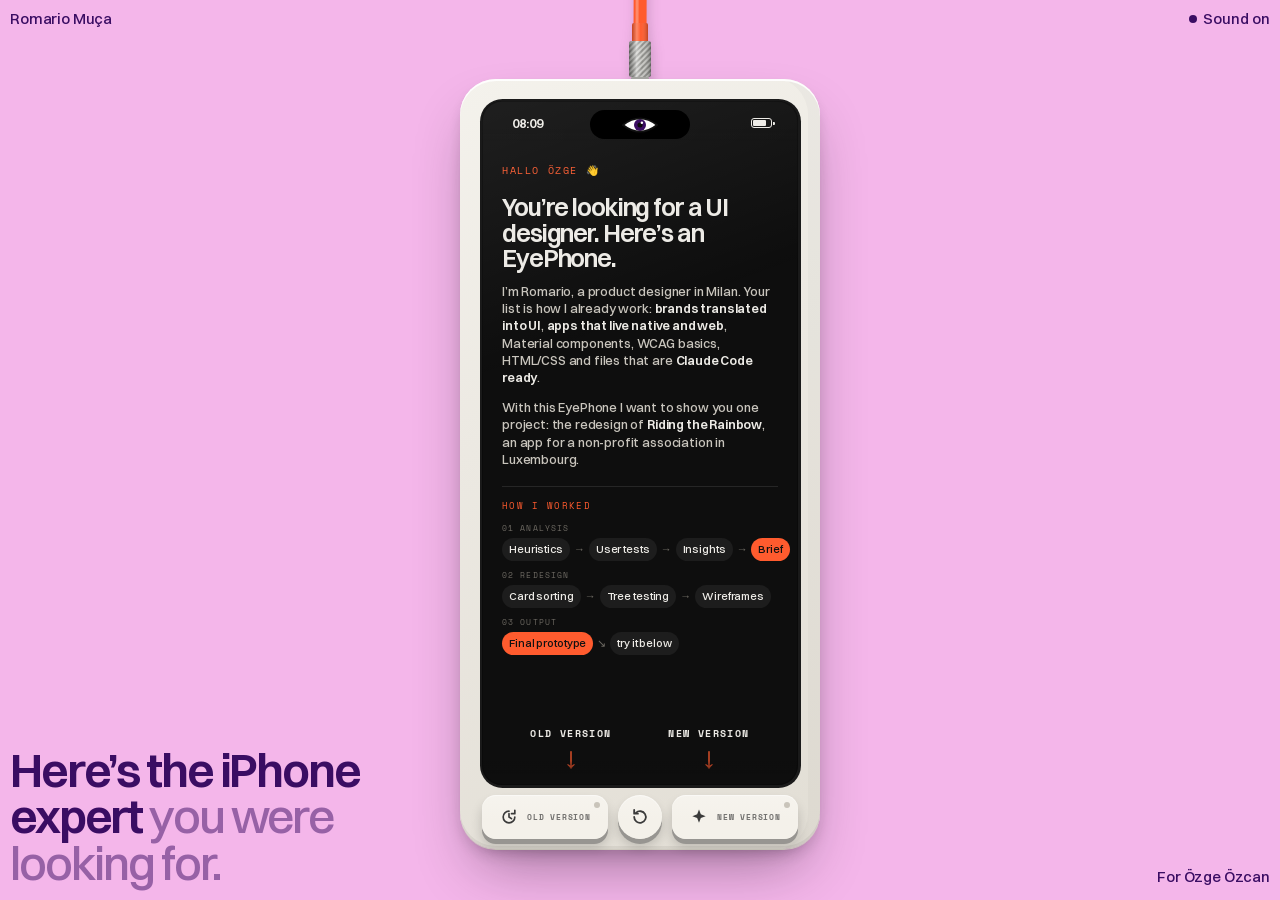
==== commit 1ccd8908: "EyePhone intro: method flow and arrows to the physical keys Co-Authored-By: Claude Opus 5.5 <noreply" ====
--- a/eyephone/index.html
+++ b/eyephone/index.html
@@ -212,20 +212,23 @@
   .pk.pkc{background:none;font-family:var(--mono);font-size:8.5px;letter-spacing:.08em;line-height:1.3;color:#2FB86B}
   .pk.pkt{background:none;font-size:20px;color:#8A867E}
   .phint{font-family:var(--mono);font-size:8.5px;letter-spacing:.06em;color:#6E6A63;text-align:center}
-  .intro{padding:26px 22px 30px!important;display:flex;flex-direction:column;gap:12px}
+  .intro{padding:22px 20px 12px!important;display:flex;flex-direction:column;gap:12px}
   .ihi{font-family:var(--mono);font-size:10px;letter-spacing:.16em;color:var(--acc)}
-  .intro h2{font-size:27px;font-weight:600;letter-spacing:-.045em;line-height:1.02;margin-top:4px}
-  .intro p{font-size:13.5px;line-height:1.36;color:#C9C5BD}
+  .intro h2{font-size:25px;font-weight:600;letter-spacing:-.045em;line-height:1.02;margin-top:4px}
+  .intro p{font-size:12.8px;line-height:1.36;color:#C9C5BD}
   .intro p b{color:var(--txt);font-weight:600}
-  .ibox{margin-top:auto;display:grid;grid-template-columns:1fr 1fr;gap:10px;padding-top:10px}
-  .ib{height:132px;border-radius:16px;background:#1D1D1D;display:flex;flex-direction:column;align-items:flex-start;justify-content:space-between;padding:14px;text-align:left;color:var(--txt);transition:transform .1s,background .2s}
-  .ib:active{transform:scale(.97)}
-  .ib:hover{background:#262626}
-  .ib span{font-family:var(--mono);font-size:9px;letter-spacing:.14em;color:#8A867E}
-  .ib b{font-size:22px;font-weight:600;letter-spacing:-.04em;line-height:1}
-  .ib small{font-family:var(--mono);font-size:8.5px;letter-spacing:.1em;color:#8A867E;text-transform:uppercase}
-  .ib.new{background:var(--acc);color:#111}
-  .ib.new span,.ib.new small{color:rgba(0,0,0,.6)}
+  .meth{margin-top:6px;padding:12px 0 0;border-top:1px solid #262626;display:flex;flex-direction:column;gap:4px}
+  .ml{font-family:var(--mono);font-size:9px;letter-spacing:.16em;color:var(--acc);margin-bottom:2px}
+  .mrow{display:flex;flex-wrap:nowrap;align-items:center;gap:4px;font-size:11px;color:#6E6A63}
+  .mi{font-style:normal;font-family:var(--mono);font-size:8px;letter-spacing:.14em;color:#6E6A63;margin-top:4px}
+  .mrow b{font-weight:500;color:var(--txt);background:#1D1D1D;border-radius:99px;padding:4px 7px;font-size:11px;white-space:nowrap;letter-spacing:-.01em}
+  .mrow b.hl{background:var(--acc);color:#111}
+  .ipoint{margin-top:auto;display:grid;grid-template-columns:1fr 1fr;padding-top:14px}
+  .ipoint button{display:flex;flex-direction:column;align-items:center;gap:2px;color:var(--txt)}
+  .ipoint span{font-family:var(--mono);font-size:10px;font-weight:700;letter-spacing:.14em;text-transform:uppercase}
+  .ipoint em{font-style:normal;font-size:30px;line-height:1;color:var(--acc);animation:bob 1.4s ease-in-out infinite}
+  .ipoint button:last-child em{animation-delay:.2s}
+  @keyframes bob{0%,100%{transform:translateY(0)}50%{transform:translateY(6px)}}
   .why{padding:0 14px 20px}
   .req{border-top:1px solid #262626;padding:10px 0 12px}
   .req .q{font-family:var(--mono);font-size:9.5px;letter-spacing:.1em;color:var(--acc);display:flex;justify-content:space-between;text-transform:uppercase}
@@ -532,7 +535,11 @@
       <h2>You’re looking for a UI designer. Here’s an EyePhone.</h2>
       <p>I’m Romario, a product designer in Milan. Your list is how I already work: <b>brands translated into UI</b>, <b>apps that live native and web</b>, Material components, WCAG basics, HTML/CSS and files that are <b>Claude Code ready</b>.</p>
       <p>With this EyePhone I want to show you one project: the redesign of <b>Riding the Rainbow</b>, an app for a non-profit association in Luxembourg.</p>
-      <div class="ibox"><button class="ib" data-open="old"><span>01</span><b>Old<br>version</b><small>Where it started</small></button><button class="ib new" data-open="new"><span>02</span><b>New<br>version</b><small>My redesign →</small></button></div></div>`;
+      <div class="meth"><span class="ml">HOW I WORKED</span>
+        <i class="mi">01 ANALYSIS</i><div class="mrow"><b>Heuristics</b>→<b>User tests</b>→<b>Insights</b>→<b class="hl">Brief</b></div>
+        <i class="mi">02 REDESIGN</i><div class="mrow"><b>Card sorting</b>→<b>Tree testing</b>→<b>Wireframes</b></div>
+        <i class="mi">03 OUTPUT</i><div class="mrow"><b class="hl">Final prototype</b>↘<b>try it below</b></div></div>
+      <div class="ipoint"><button data-open="old"><span>Old version</span><em>↓</em></button><button data-open="new"><span>New version</span><em>↓</em></button></div></div>`;
     hints('','');
   }else if(state==='pin'){
     const dots=[0,1,2,3].map(i=>`<i class="${i<pinBuf.length?'on':''}"></i>`).join('');
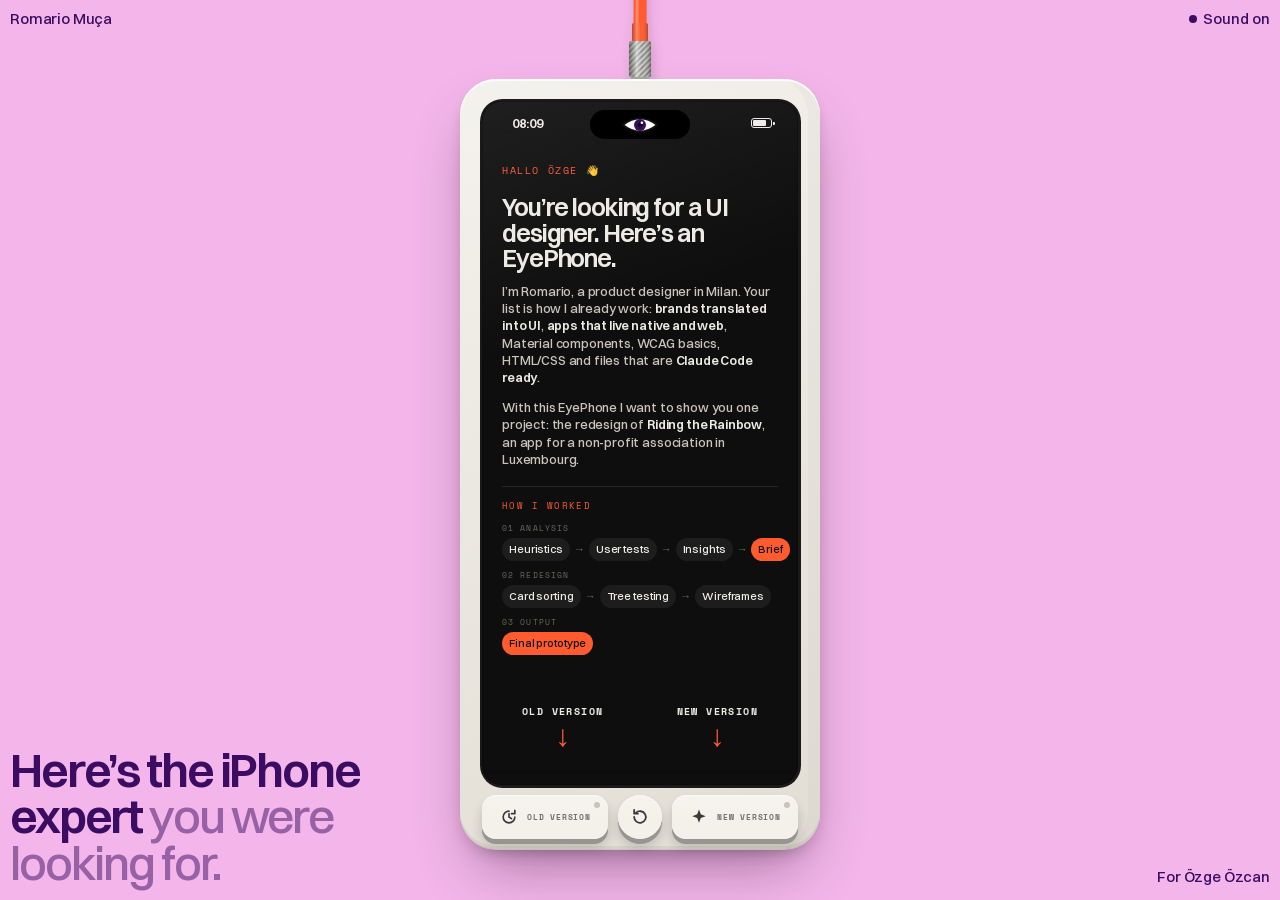
==== commit 7e560cbc: "EyePhone: tidy method and key arrows Co-Authored-By: Claude Opus 5.5 <noreply@anthropic.com> Claude-" ====
--- a/eyephone/index.html
+++ b/eyephone/index.html
@@ -223,8 +223,8 @@
   .mi{font-style:normal;font-family:var(--mono);font-size:8px;letter-spacing:.14em;color:#6E6A63;margin-top:4px}
   .mrow b{font-weight:500;color:var(--txt);background:#1D1D1D;border-radius:99px;padding:4px 7px;font-size:11px;white-space:nowrap;letter-spacing:-.01em}
   .mrow b.hl{background:var(--acc);color:#111}
-  .ipoint{margin-top:auto;display:grid;grid-template-columns:1fr 1fr;padding-top:14px}
-  .ipoint button{display:flex;flex-direction:column;align-items:center;gap:2px;color:var(--txt)}
+  .ipoint{margin-top:auto;display:flex;justify-content:space-between;padding:14px 0 22px}
+  .ipoint button{width:44%;display:flex;flex-direction:column;align-items:center;gap:2px;color:var(--txt)}
   .ipoint span{font-family:var(--mono);font-size:10px;font-weight:700;letter-spacing:.14em;text-transform:uppercase}
   .ipoint em{font-style:normal;font-size:30px;line-height:1;color:var(--acc);animation:bob 1.4s ease-in-out infinite}
   .ipoint button:last-child em{animation-delay:.2s}
@@ -538,7 +538,7 @@
       <div class="meth"><span class="ml">HOW I WORKED</span>
         <i class="mi">01 ANALYSIS</i><div class="mrow"><b>Heuristics</b>→<b>User tests</b>→<b>Insights</b>→<b class="hl">Brief</b></div>
         <i class="mi">02 REDESIGN</i><div class="mrow"><b>Card sorting</b>→<b>Tree testing</b>→<b>Wireframes</b></div>
-        <i class="mi">03 OUTPUT</i><div class="mrow"><b class="hl">Final prototype</b>↘<b>try it below</b></div></div>
+        <i class="mi">03 OUTPUT</i><div class="mrow"><b class="hl">Final prototype</b></div></div>
       <div class="ipoint"><button data-open="old"><span>Old version</span><em>↓</em></button><button data-open="new"><span>New version</span><em>↓</em></button></div></div>`;
     hints('','');
   }else if(state==='pin'){
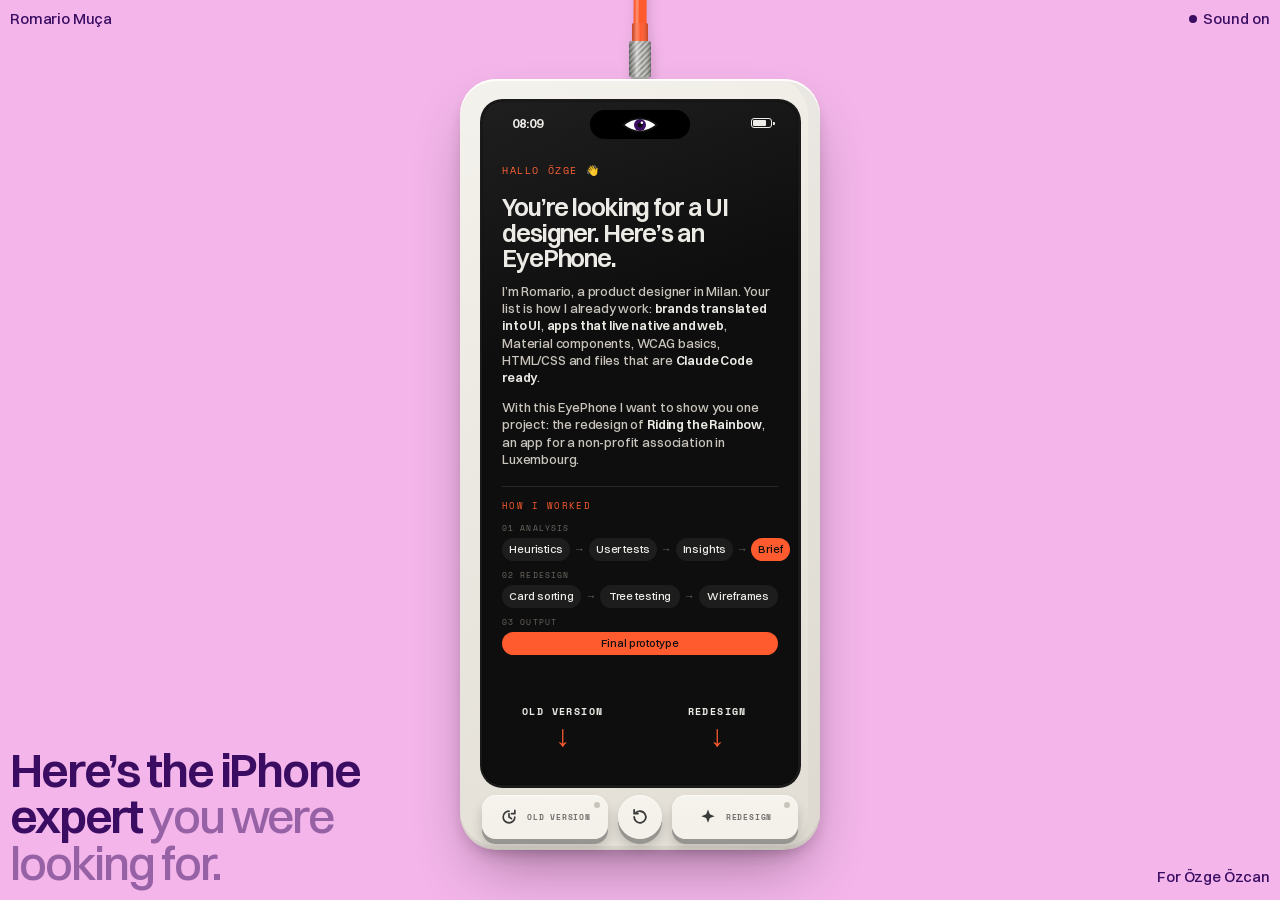
==== commit 8e45acf4: "EyePhone: full-width method chips, rename New version to Redesign Co-Authored-By: Claude Opus 5.5 <n" ====
--- a/eyephone/index.html
+++ b/eyephone/index.html
@@ -221,7 +221,7 @@
   .ml{font-family:var(--mono);font-size:9px;letter-spacing:.16em;color:var(--acc);margin-bottom:2px}
   .mrow{display:flex;flex-wrap:nowrap;align-items:center;gap:4px;font-size:11px;color:#6E6A63}
   .mi{font-style:normal;font-family:var(--mono);font-size:8px;letter-spacing:.14em;color:#6E6A63;margin-top:4px}
-  .mrow b{font-weight:500;color:var(--txt);background:#1D1D1D;border-radius:99px;padding:4px 7px;font-size:11px;white-space:nowrap;letter-spacing:-.01em}
+  .mrow b{flex:1;text-align:center;font-weight:500;color:var(--txt);background:#1D1D1D;border-radius:99px;padding:4px 7px;font-size:11px;white-space:nowrap;letter-spacing:-.01em}
   .mrow b.hl{background:var(--acc);color:#111}
   .ipoint{margin-top:auto;display:flex;justify-content:space-between;padding:14px 0 22px}
   .ipoint button{width:44%;display:flex;flex-direction:column;align-items:center;gap:2px;color:var(--txt)}
@@ -539,7 +539,7 @@
         <i class="mi">01 ANALYSIS</i><div class="mrow"><b>Heuristics</b>→<b>User tests</b>→<b>Insights</b>→<b class="hl">Brief</b></div>
         <i class="mi">02 REDESIGN</i><div class="mrow"><b>Card sorting</b>→<b>Tree testing</b>→<b>Wireframes</b></div>
         <i class="mi">03 OUTPUT</i><div class="mrow"><b class="hl">Final prototype</b></div></div>
-      <div class="ipoint"><button data-open="old"><span>Old version</span><em>↓</em></button><button data-open="new"><span>New version</span><em>↓</em></button></div></div>`;
+      <div class="ipoint"><button data-open="old"><span>Old version</span><em>↓</em></button><button data-open="new"><span>Redesign</span><em>↓</em></button></div></div>`;
     hints('','');
   }else if(state==='pin'){
     const dots=[0,1,2,3].map(i=>`<i class="${i<pinBuf.length?'on':''}"></i>`).join('');
@@ -624,7 +624,7 @@
   document.querySelectorAll('.ver').forEach(b=>b.classList.toggle('on',b.dataset.k===v));
   document.querySelector('.scr').classList.add('app');
   if(state!=='app'){stack=[];state='app'}
-  eyeTalk(v==='old'?'OLD VERSION':'NEW VERSION');
+  eyeTalk(v==='old'?'OLD VERSION':'REDESIGN');
 }
 let talkT;function eyeTalk(s){const e=$('eyeport');$('eptxt').textContent=s;e.classList.add('talk');clearTimeout(talkT);talkT=setTimeout(()=>e.classList.remove('talk'),1500)}
 function closeApp(){document.querySelector('.scr').classList.remove('app');document.querySelectorAll('.ver').forEach(b=>b.classList.remove('on'))}
@@ -672,7 +672,7 @@
 document.querySelectorAll('[data-k]').forEach(b=>b.addEventListener('pointerdown',e=>{e.stopPropagation();e.preventDefault();key(b.dataset.k,b)}));
 
 /* keycaps */
-$('keys').innerHTML=`<button class="key fn ver" data-k="old" aria-label="Old version"><i class="ledk"></i><svg viewBox="0 0 24 24"><path d="M12 5a7 7 0 1 0 7 7" fill="none" stroke="currentColor" stroke-width="2" stroke-linecap="round"/><path d="M12 8v4l3 2" fill="none" stroke="currentColor" stroke-width="2" stroke-linecap="round"/><path d="M19 4v4h-4" fill="none" stroke="currentColor" stroke-width="2" stroke-linecap="round" stroke-linejoin="round"/></svg><small>OLD VERSION</small></button><button class="key fn rst" data-k="restart" aria-label="Restart"><svg viewBox="0 0 24 24"><path d="M5 12a7 7 0 1 0 2.1-5" fill="none" stroke="currentColor" stroke-width="2.2" stroke-linecap="round"/><path d="M5 3.5V8h4.5" fill="none" stroke="currentColor" stroke-width="2.2" stroke-linecap="round" stroke-linejoin="round"/></svg></button><button class="key fn ver" data-k="new" aria-label="Redesign"><i class="ledk"></i><svg viewBox="0 0 24 24"><path d="M12 3l2.2 5.8L20 11l-5.8 2.2L12 19l-2.2-5.8L4 11l5.8-2.2z" fill="currentColor"/></svg><small>NEW VERSION</small></button>`;
+$('keys').innerHTML=`<button class="key fn ver" data-k="old" aria-label="Old version"><i class="ledk"></i><svg viewBox="0 0 24 24"><path d="M12 5a7 7 0 1 0 7 7" fill="none" stroke="currentColor" stroke-width="2" stroke-linecap="round"/><path d="M12 8v4l3 2" fill="none" stroke="currentColor" stroke-width="2" stroke-linecap="round"/><path d="M19 4v4h-4" fill="none" stroke="currentColor" stroke-width="2" stroke-linecap="round" stroke-linejoin="round"/></svg><small>OLD VERSION</small></button><button class="key fn rst" data-k="restart" aria-label="Restart"><svg viewBox="0 0 24 24"><path d="M5 12a7 7 0 1 0 2.1-5" fill="none" stroke="currentColor" stroke-width="2.2" stroke-linecap="round"/><path d="M5 3.5V8h4.5" fill="none" stroke="currentColor" stroke-width="2.2" stroke-linecap="round" stroke-linejoin="round"/></svg></button><button class="key fn ver" data-k="new" aria-label="Redesign"><i class="ledk"></i><svg viewBox="0 0 24 24"><path d="M12 3l2.2 5.8L20 11l-5.8 2.2L12 19l-2.2-5.8L4 11l5.8-2.2z" fill="currentColor"/></svg><small>REDESIGN</small></button>`;
 $('keys').querySelectorAll('[data-k]').forEach(b=>b.addEventListener('pointerdown',e=>{e.stopPropagation();e.preventDefault();key(b.dataset.k,b)}));
 
 view.addEventListener('click',e=>{
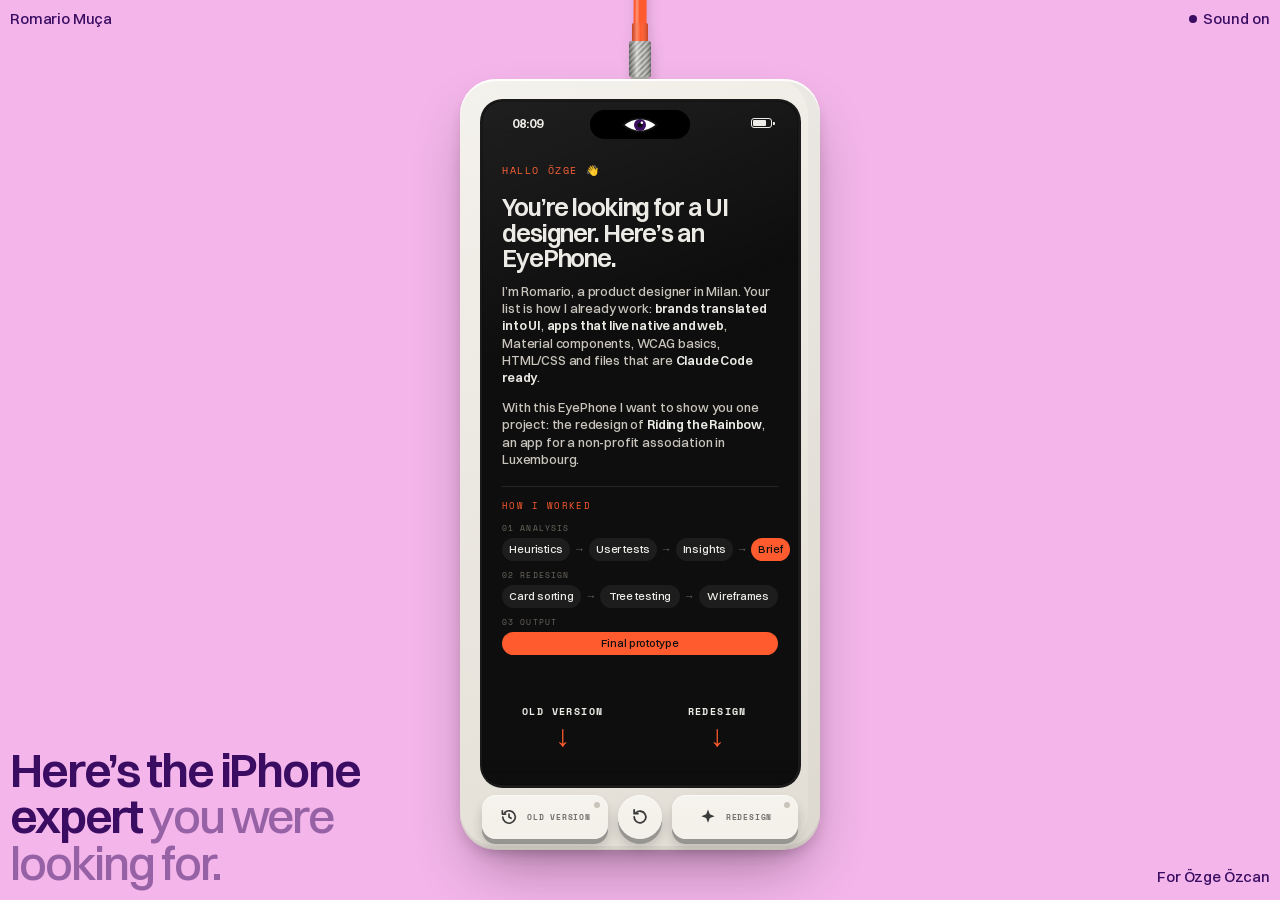
==== commit d4e72fe2: "EyePhone: cleaner Old version icon Co-Authored-By: Claude Opus 5.5 <noreply@anthropic.com> Claude-Se" ====
--- a/eyephone/index.html
+++ b/eyephone/index.html
@@ -672,7 +672,7 @@
 document.querySelectorAll('[data-k]').forEach(b=>b.addEventListener('pointerdown',e=>{e.stopPropagation();e.preventDefault();key(b.dataset.k,b)}));
 
 /* keycaps */
-$('keys').innerHTML=`<button class="key fn ver" data-k="old" aria-label="Old version"><i class="ledk"></i><svg viewBox="0 0 24 24"><path d="M12 5a7 7 0 1 0 7 7" fill="none" stroke="currentColor" stroke-width="2" stroke-linecap="round"/><path d="M12 8v4l3 2" fill="none" stroke="currentColor" stroke-width="2" stroke-linecap="round"/><path d="M19 4v4h-4" fill="none" stroke="currentColor" stroke-width="2" stroke-linecap="round" stroke-linejoin="round"/></svg><small>OLD VERSION</small></button><button class="key fn rst" data-k="restart" aria-label="Restart"><svg viewBox="0 0 24 24"><path d="M5 12a7 7 0 1 0 2.1-5" fill="none" stroke="currentColor" stroke-width="2.2" stroke-linecap="round"/><path d="M5 3.5V8h4.5" fill="none" stroke="currentColor" stroke-width="2.2" stroke-linecap="round" stroke-linejoin="round"/></svg></button><button class="key fn ver" data-k="new" aria-label="Redesign"><i class="ledk"></i><svg viewBox="0 0 24 24"><path d="M12 3l2.2 5.8L20 11l-5.8 2.2L12 19l-2.2-5.8L4 11l5.8-2.2z" fill="currentColor"/></svg><small>REDESIGN</small></button>`;
+$('keys').innerHTML=`<button class="key fn ver" data-k="old" aria-label="Old version"><i class="ledk"></i><svg viewBox="0 0 24 24"><g fill="none" stroke="currentColor" stroke-width="2" stroke-linecap="round" stroke-linejoin="round"><path d="M4.5 12a7.5 7.5 0 1 0 2.2-5.3"/><path d="M4 4.5v4h4"/><path d="M12 8.5V12l2.5 1.5"/></g></svg><small>OLD VERSION</small></button><button class="key fn rst" data-k="restart" aria-label="Restart"><svg viewBox="0 0 24 24"><path d="M5 12a7 7 0 1 0 2.1-5" fill="none" stroke="currentColor" stroke-width="2.2" stroke-linecap="round"/><path d="M5 3.5V8h4.5" fill="none" stroke="currentColor" stroke-width="2.2" stroke-linecap="round" stroke-linejoin="round"/></svg></button><button class="key fn ver" data-k="new" aria-label="Redesign"><i class="ledk"></i><svg viewBox="0 0 24 24"><path d="M12 3l2.2 5.8L20 11l-5.8 2.2L12 19l-2.2-5.8L4 11l5.8-2.2z" fill="currentColor"/></svg><small>REDESIGN</small></button>`;
 $('keys').querySelectorAll('[data-k]').forEach(b=>b.addEventListener('pointerdown',e=>{e.stopPropagation();e.preventDefault();key(b.dataset.k,b)}));
 
 view.addEventListener('click',e=>{
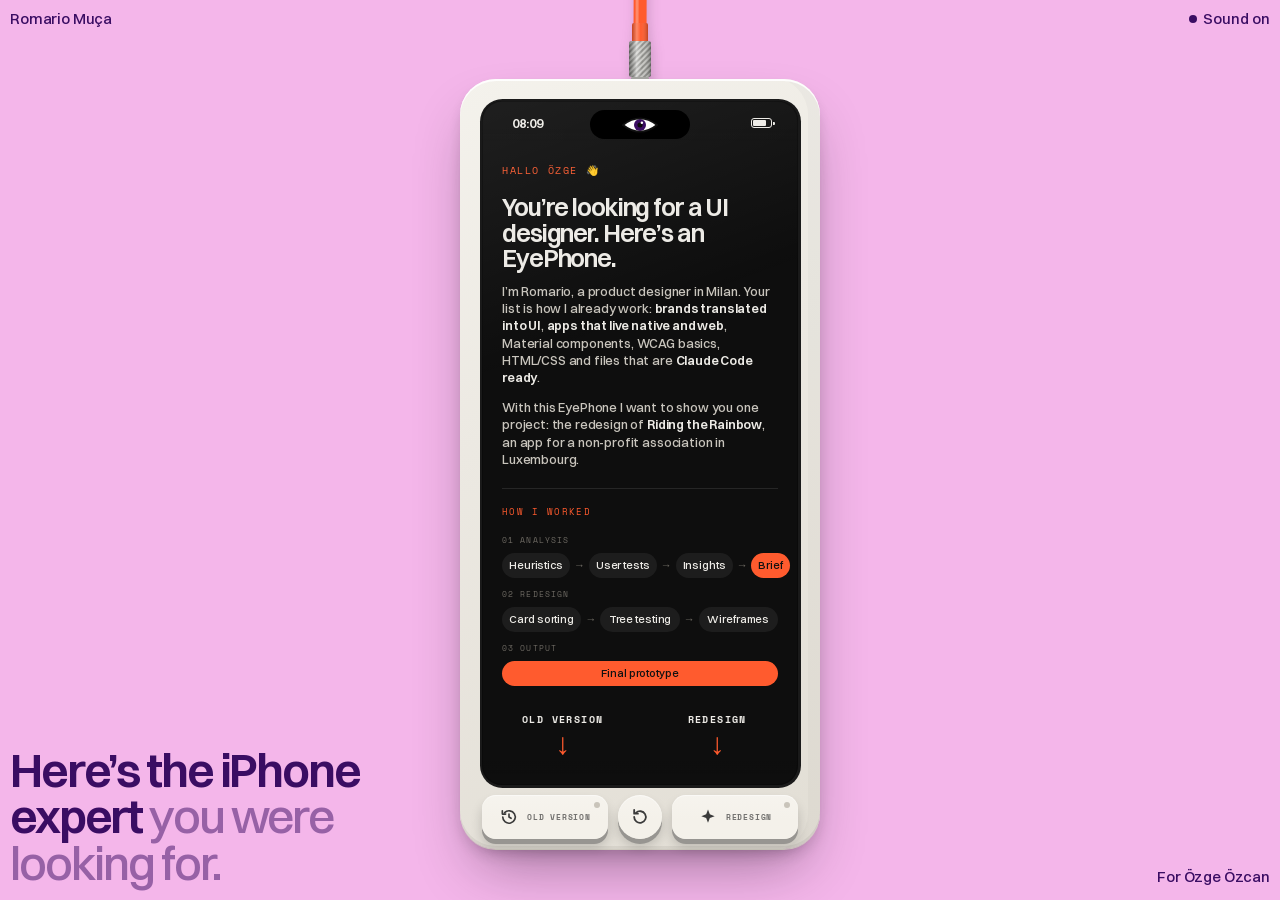
==== commit e350741f: "EyePhone: more breathing room in the method block Co-Authored-By: Claude Opus 5.5 <noreply@anthropic" ====
--- a/eyephone/index.html
+++ b/eyephone/index.html
@@ -217,11 +217,11 @@
   .intro h2{font-size:25px;font-weight:600;letter-spacing:-.045em;line-height:1.02;margin-top:4px}
   .intro p{font-size:12.8px;line-height:1.36;color:#C9C5BD}
   .intro p b{color:var(--txt);font-weight:600}
-  .meth{margin-top:6px;padding:12px 0 0;border-top:1px solid #262626;display:flex;flex-direction:column;gap:4px}
-  .ml{font-family:var(--mono);font-size:9px;letter-spacing:.16em;color:var(--acc);margin-bottom:2px}
+  .meth{margin-top:8px;padding:16px 0 0;border-top:1px solid #262626;display:flex;flex-direction:column;gap:0}
+  .ml{font-family:var(--mono);font-size:9px;letter-spacing:.16em;color:var(--acc);margin-bottom:6px}
   .mrow{display:flex;flex-wrap:nowrap;align-items:center;gap:4px;font-size:11px;color:#6E6A63}
-  .mi{font-style:normal;font-family:var(--mono);font-size:8px;letter-spacing:.14em;color:#6E6A63;margin-top:4px}
-  .mrow b{flex:1;text-align:center;font-weight:500;color:var(--txt);background:#1D1D1D;border-radius:99px;padding:4px 7px;font-size:11px;white-space:nowrap;letter-spacing:-.01em}
+  .mi{font-style:normal;font-family:var(--mono);font-size:8px;letter-spacing:.14em;color:#6E6A63;margin:10px 0 7px}
+  .mrow b{flex:1;text-align:center;font-weight:500;color:var(--txt);background:#1D1D1D;border-radius:99px;padding:5px 7px;font-size:11px;white-space:nowrap;letter-spacing:-.01em}
   .mrow b.hl{background:var(--acc);color:#111}
   .ipoint{margin-top:auto;display:flex;justify-content:space-between;padding:14px 0 22px}
   .ipoint button{width:44%;display:flex;flex-direction:column;align-items:center;gap:2px;color:var(--txt)}
